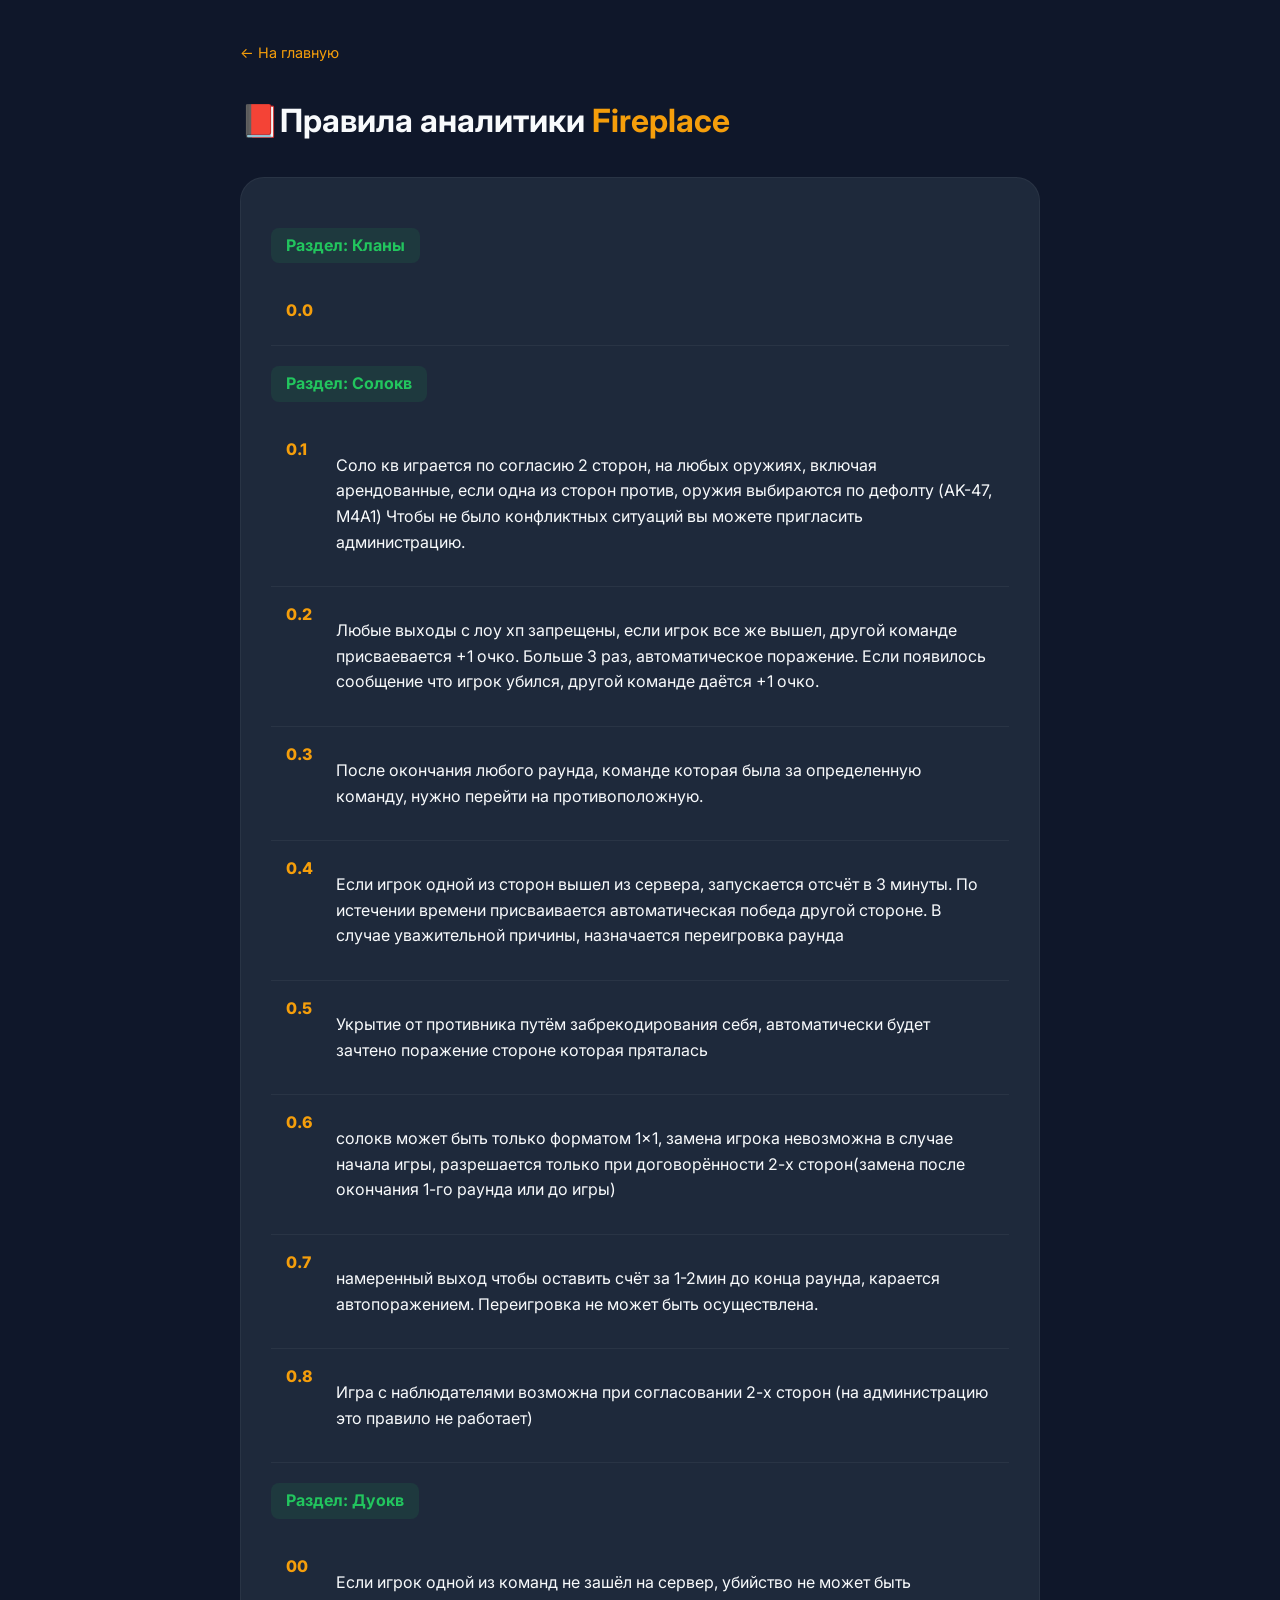
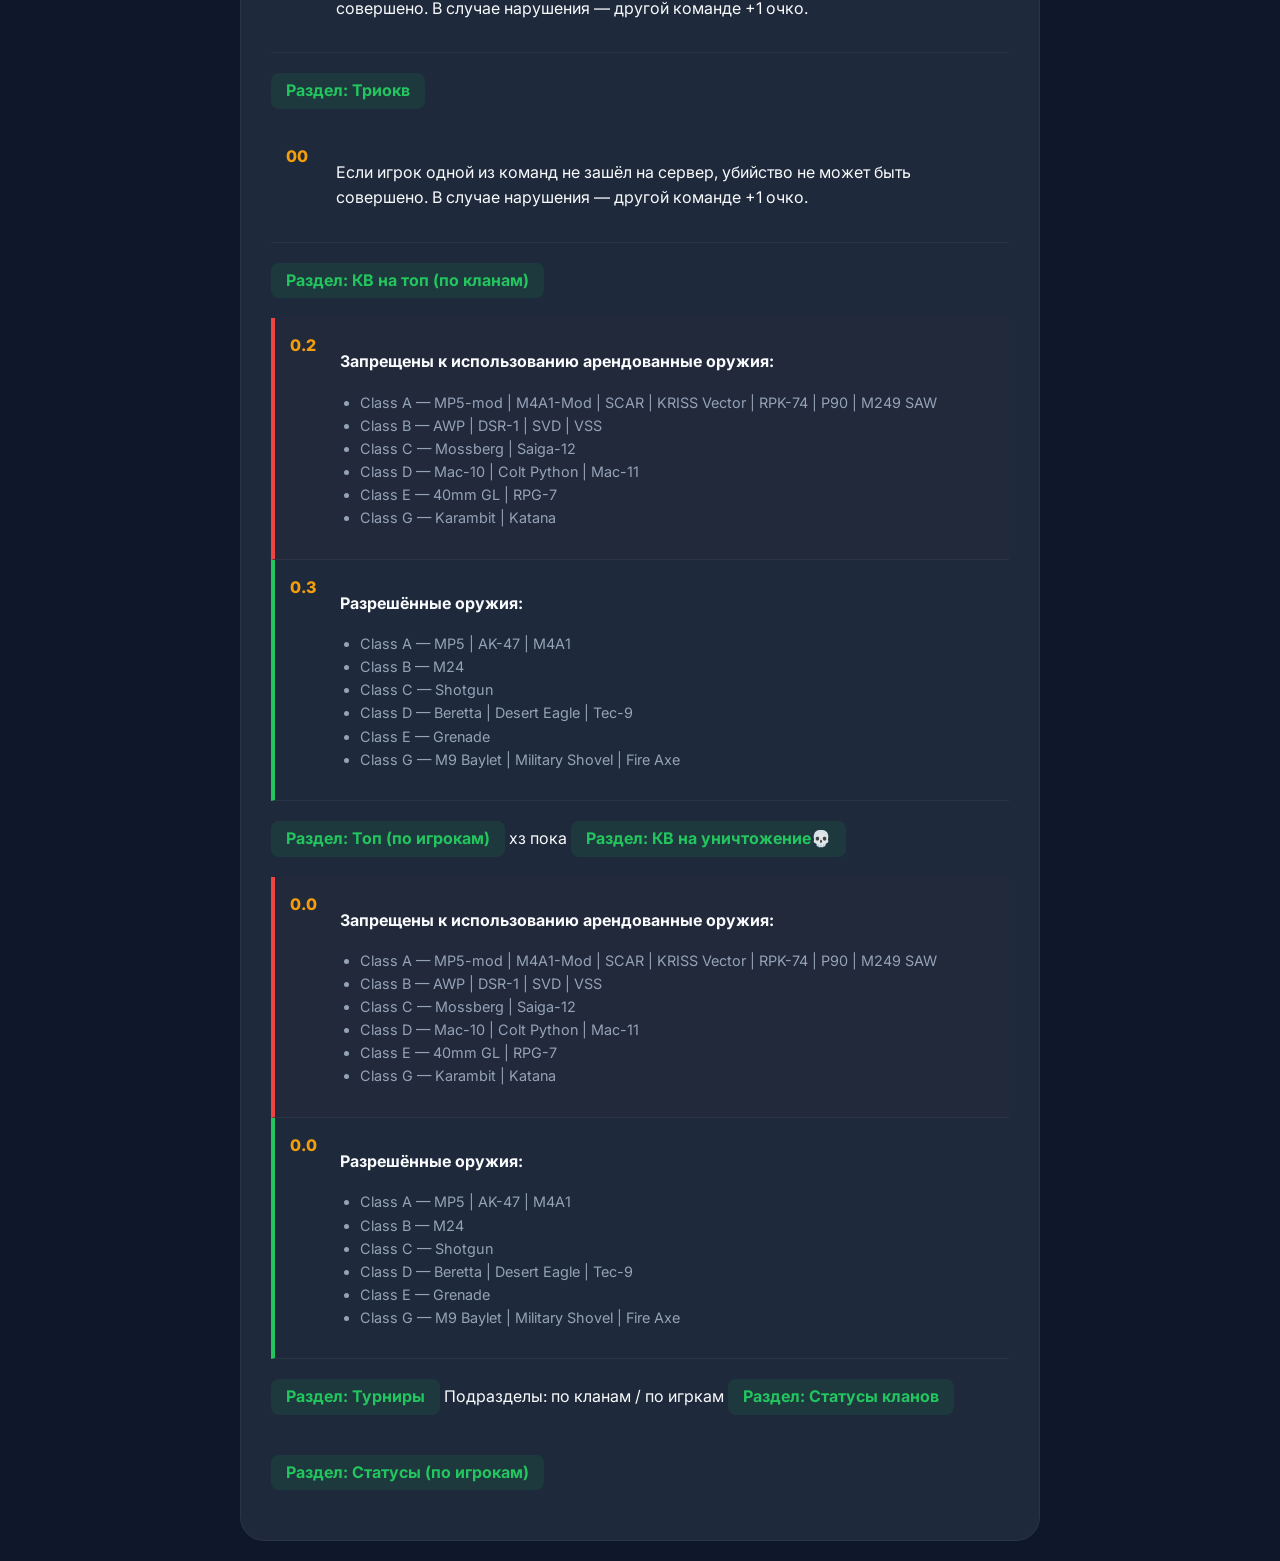
==== Pages/Rules/rules.html @ 1a2f293a "Add files via upload" ====
<!DOCTYPE html>
<html lang="ru">
<head>
    <meta charset="UTF-8">
    <meta name="viewport" content="width=device-width, initial-scale=1.0">
    <title>Pixel Combats 2 - Правила</title>
    <link href="https://fonts.googleapis.com/css2?family=Inter:wght@400;600;800&display=swap" rel="stylesheet">
    <link rel="stylesheet" href="rules.css">
</head>
<body>
    <div class="container">
        <header>
            <a href="../../index.html" class="back-link">← На главную</a>
            <h1>📕Правила аналитики <span>Fireplace</span></h1>
        </header>

        <section class="rules-box">
<!-- Раздел Кланы -->
            <div class="section-tag">Раздел: Кланы</div>
            <div class="rule-item">
                <span class="num">0.0</span>
                <p></p>
            </div>
            <div class="section-tag">Раздел: Солокв</div>
            
            <div class="rule-item">
                <span class="num">0.1</span>
                <p>Соло кв играется по согласию 2 сторон, на любых оружиях, включая арендованные, если одна из сторон против, оружия выбираются по дефолту (AK-47, M4A1) Чтобы не было конфликтных ситуаций вы можете пригласить администрацию.</p>
            </div>
            <div class="rule-item">
                <span class="num">0.2</span>
                <p>Любые выходы с лоу хп запрещены, если игрок все же вышел, другой команде присваевается +1 очко. Больше 3 раз, автоматическое поражение. Если появилось сообщение что игрок убился, другой команде даётся +1 очко.</p>
            </div>
            <div class="rule-item">
                <span class="num">0.3</span>
                <p>После окончания любого раунда, команде которая была за определенную команду, нужно перейти на противоположную.</p>
            </div>
            <div class="rule-item">
                <span class="num">0.4</span>
                <p>Если игрок одной из сторон вышел из сервера, запускается отсчёт в 3 минуты. По истечении времени присваивается автоматическая победа другой стороне. В случае уважительной причины, назначается переигровка раунда</p>
            </div>
            <div class="rule-item">
                <span class="num">0.5</span>
                <p>Укрытие от противника путём забрекодирования себя, автоматически будет зачтено поражение стороне которая пряталась</p>
            </div>
            <div class="rule-item">
                <span class="num">0.6</span>
                <p>солокв может быть только форматом 1×1, замена игрока невозможна в случае начала игры, разрешается только при договорённости 2-х сторон(замена после окончания 1-го раунда или до игры) </p>
            </div>
            <div class="rule-item">
                <span class="num">0.7</span>
                <p>намеренный выход чтобы оставить счёт за 1-2мин до конца раунда, карается автопоражением. Переигровка не может быть осуществлена.</p>
            </div>
            <div class="rule-item">
                <span class="num">0.8</span>
                <p>Игра с наблюдателями возможна при согласовании 2-х сторон (на администрацию это правило не работает)</p>
            </div>
<!-- Раздел дуокв -->
            <div class="section-tag">Раздел: Дуокв</div>

            <div class="rule-item">
                <span class="num">00</span>
                <p>Если игрок одной из команд не зашёл на сервер, убийство не может быть совершено. В случае нарушения — другой команде +1 очко.</p>
            </div>
<!-- Раздел триокв -->
            <div class="section-tag">Раздел: Триокв</div>
<div class="rule-item">
                <span class="num">00</span>
                <p>Если игрок одной из команд не зашёл на сервер, убийство не может быть совершено. В случае нарушения — другой команде +1 очко.</p>
            </div>
            <!-- Раздел Кв на Топ -->
            <div class="section-tag">Раздел: КВ на топ (по кланам)</div>
            <div class="rule-item danger">
                <span class="num">0.2</span>
                <div>
                    <p><strong>Запрещены к использованию арендованные оружия:</strong></p>
                    <ul>
                        <li>Class A — MP5-mod | M4A1-Mod | SCAR | KRISS Vector | RPK-74 | P90 | M249 SAW</li>
                        <li>Class B — AWP | DSR-1 | SVD | VSS</li>
                        <li>Class C — Mossberg | Saiga-12</li>
                        <li>Class D — Mac-10 | Colt Python | Mac-11</li>
                        <li>Class E — 40mm GL | RPG-7</li>
                        <li>Class G — Karambit | Katana</li>
                    </ul>
                </div>
            </div>

            <div class="rule-item success">
                <span class="num">0.3</span>
                <div>
                    <p><strong>Разрешённые оружия:</strong></p>
                    <ul>
                        <li>Class A — MP5 | AK-47 | M4A1</li>
                        <li>Class B — M24</li>
                        <li>Class C — Shotgun</li>
                        <li>Class D — Beretta | Desert Eagle | Tec-9</li>
                        <li>Class E — Grenade</li>
                        <li>Class G — M9 Baylet | Military Shovel | Fire Axe</li>
                    </ul>
                </div>
            </div>
          <!-- Раздел Топ по игрокам -->
            <div class="section-tag">Раздел: Топ (по игрокам)</div>
хз пока
<!-- Раздел КВ на уничтожение -->
            <div class="section-tag">Раздел: КВ на уничтожение💀</div>
 <div class="rule-item danger">
                <span class="num">0.0</span>
                <div>
                    <p><strong>Запрещены к использованию арендованные оружия:</strong></p>
                    <ul>
                        <li>Class A — MP5-mod | M4A1-Mod | SCAR | KRISS Vector | RPK-74 | P90 | M249 SAW</li>
                        <li>Class B — AWP | DSR-1 | SVD | VSS</li>
                        <li>Class C — Mossberg | Saiga-12</li>
                        <li>Class D — Mac-10 | Colt Python | Mac-11</li>
                        <li>Class E — 40mm GL | RPG-7</li>
                        <li>Class G — Karambit | Katana</li>
                    </ul>
                </div>
            </div>

            <div class="rule-item success">
                <span class="num">0.0</span>
                <div>
                    <p><strong>Разрешённые оружия:</strong></p>
                    <ul>
                        <li>Class A — MP5 | AK-47 | M4A1</li>
                        <li>Class B — M24</li>
                        <li>Class C — Shotgun</li>
                        <li>Class D — Beretta | Desert Eagle | Tec-9</li>
                        <li>Class E — Grenade</li>
                        <li>Class G — M9 Baylet | Military Shovel | Fire Axe</li>
                    </ul>
                </div>
            </div>
<!-- Раздел Турниры -->
            <div class="section-tag">Раздел: Турниры</div>
            Подразделы: по кланам / по игркам
            <!-- Раздел Статусы -->
            <div class="section-tag">Раздел: Статусы кланов</div>
            <!-- Раздел Статусы (по игрокам) -->
            <div class="section-tag">Раздел: Статусы (по игрокам)</div>
        </section>
    </div>
</body>
</html>
---- Pages/Rules/rules.css ----
:root {
  --bg: #0f172a;
  --card: #1e293b;
  --accent: #f59e0b;
  --text: #f8fafc;
  --dim: #94a3b8;
}
body {
  background-color: var(--bg);
  color: var(--text);
  font-family: 'Inter', sans-serif;
  line-height: 1.6;
  margin: 0;
  padding: 20px;
}
.container {
  max-width: 800px;
  margin: 0 auto;
}
header {
  margin-bottom: 30px;
  padding-top: 20px;
}
.back-link {
  color: var(--accent);
  text-decoration: none;
  font-size: 0.9rem;
  display: inline-block;
  margin-bottom: 10px;
}
h1 span { color: var(--accent); }
.rules-box {
  background: var(--card);
  padding: 30px;
  border-radius: 24px;
  border: 1px solid rgba(255, 255, 255, 0.05);
}

.section-tag {
  background: rgba(34, 197, 94, 0.1);
  color: #22c55e;
  padding: 5px 15px;
  border-radius: 8px;
  display: inline-block;
  font-weight: bold;
  margin: 20px 0;
}
.rule-item {
  display: flex;
  gap: 15px;
  padding: 15px;
  border-bottom: 1px solid rgba(255, 255, 255, 0.05);
}
.num {
  color: var(--accent);
  font-weight: 800;
  min-width: 35px;
}
.rule-item ul {
  margin-top: 10px;
  padding-left: 20px;
  color: var(--dim);
  font-size: 0.9rem;
}
.danger { 
	border-left: 4px solid #ef4444;
	background: rgba(239, 68, 68, 0.02);
}
.success {
	border-left: 4px solid #22c55e;
	background: rgba(34, в197, 94, 0.02);
}
/*Под мобилки*/
@media (max-width: 600px) {
  .rule-item { flex-direction: column; gap: 5px; }
  .rules-box { padding: 15px; }
}
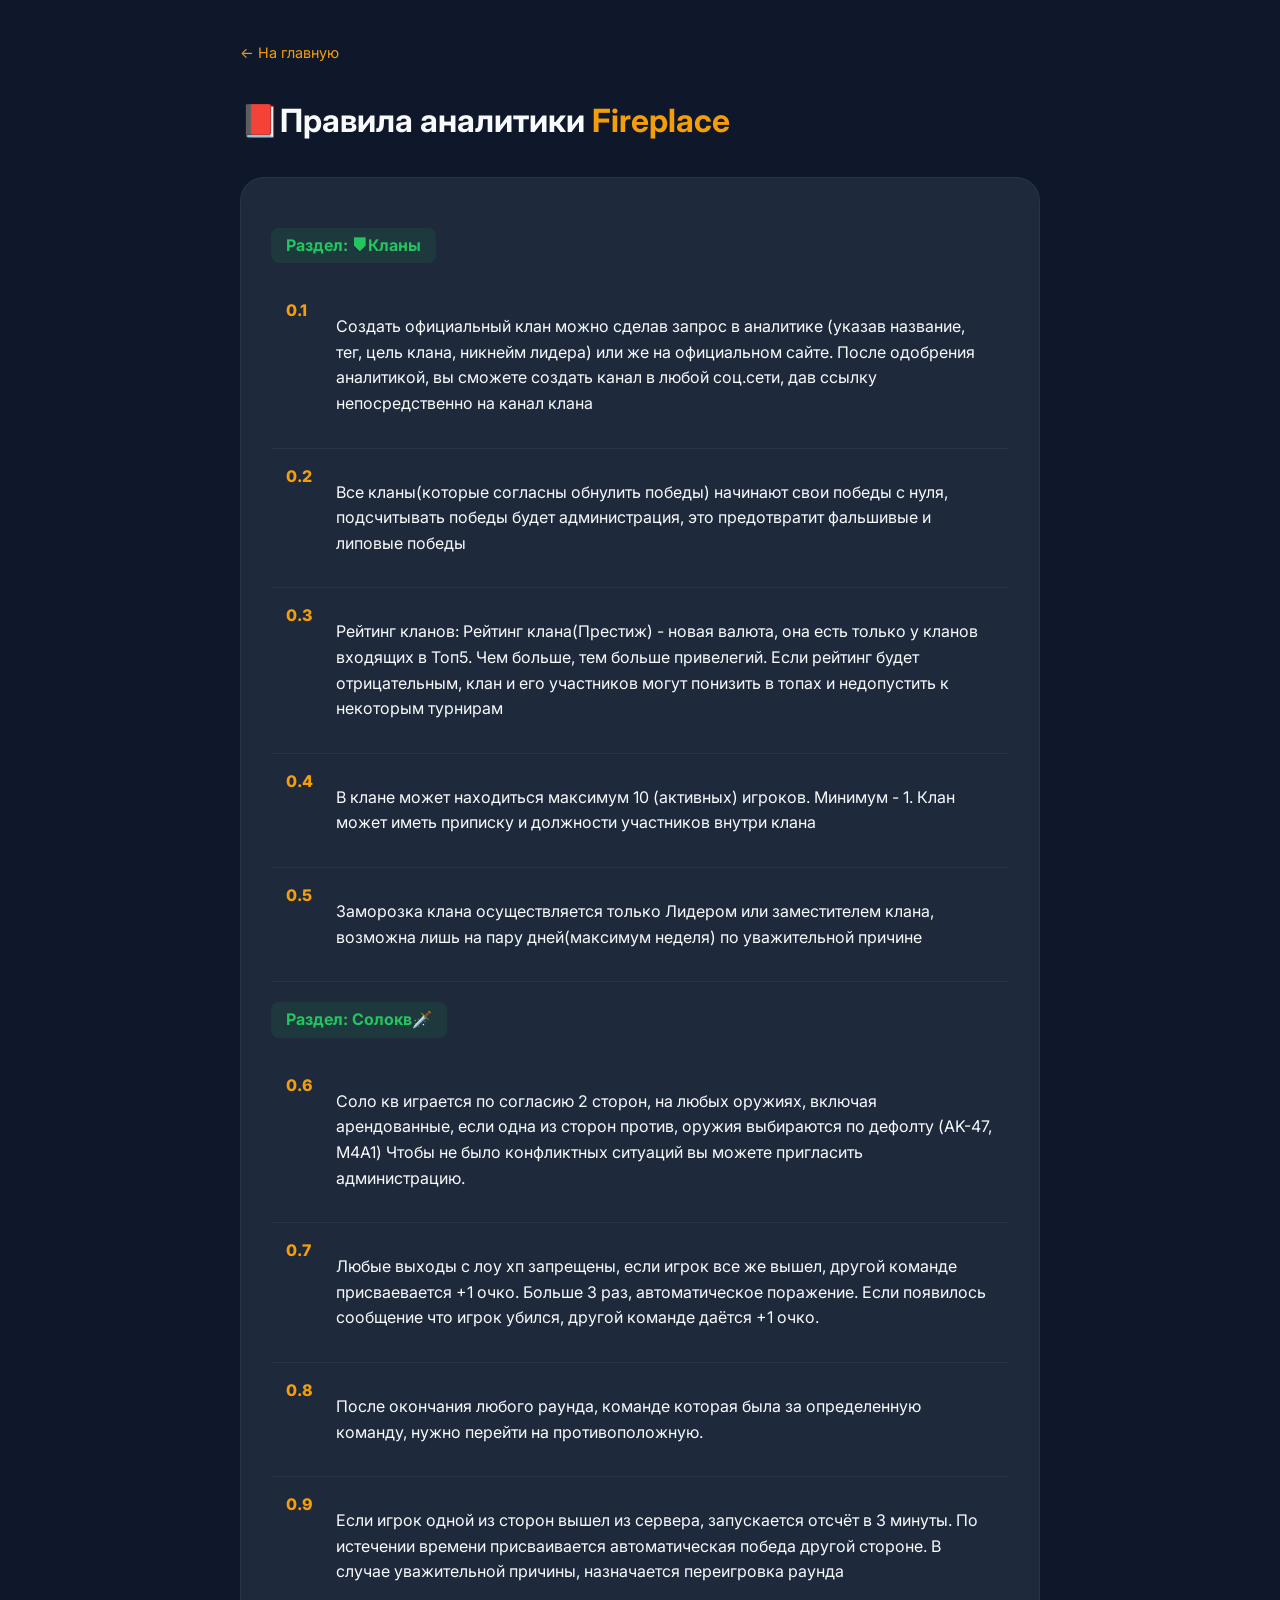
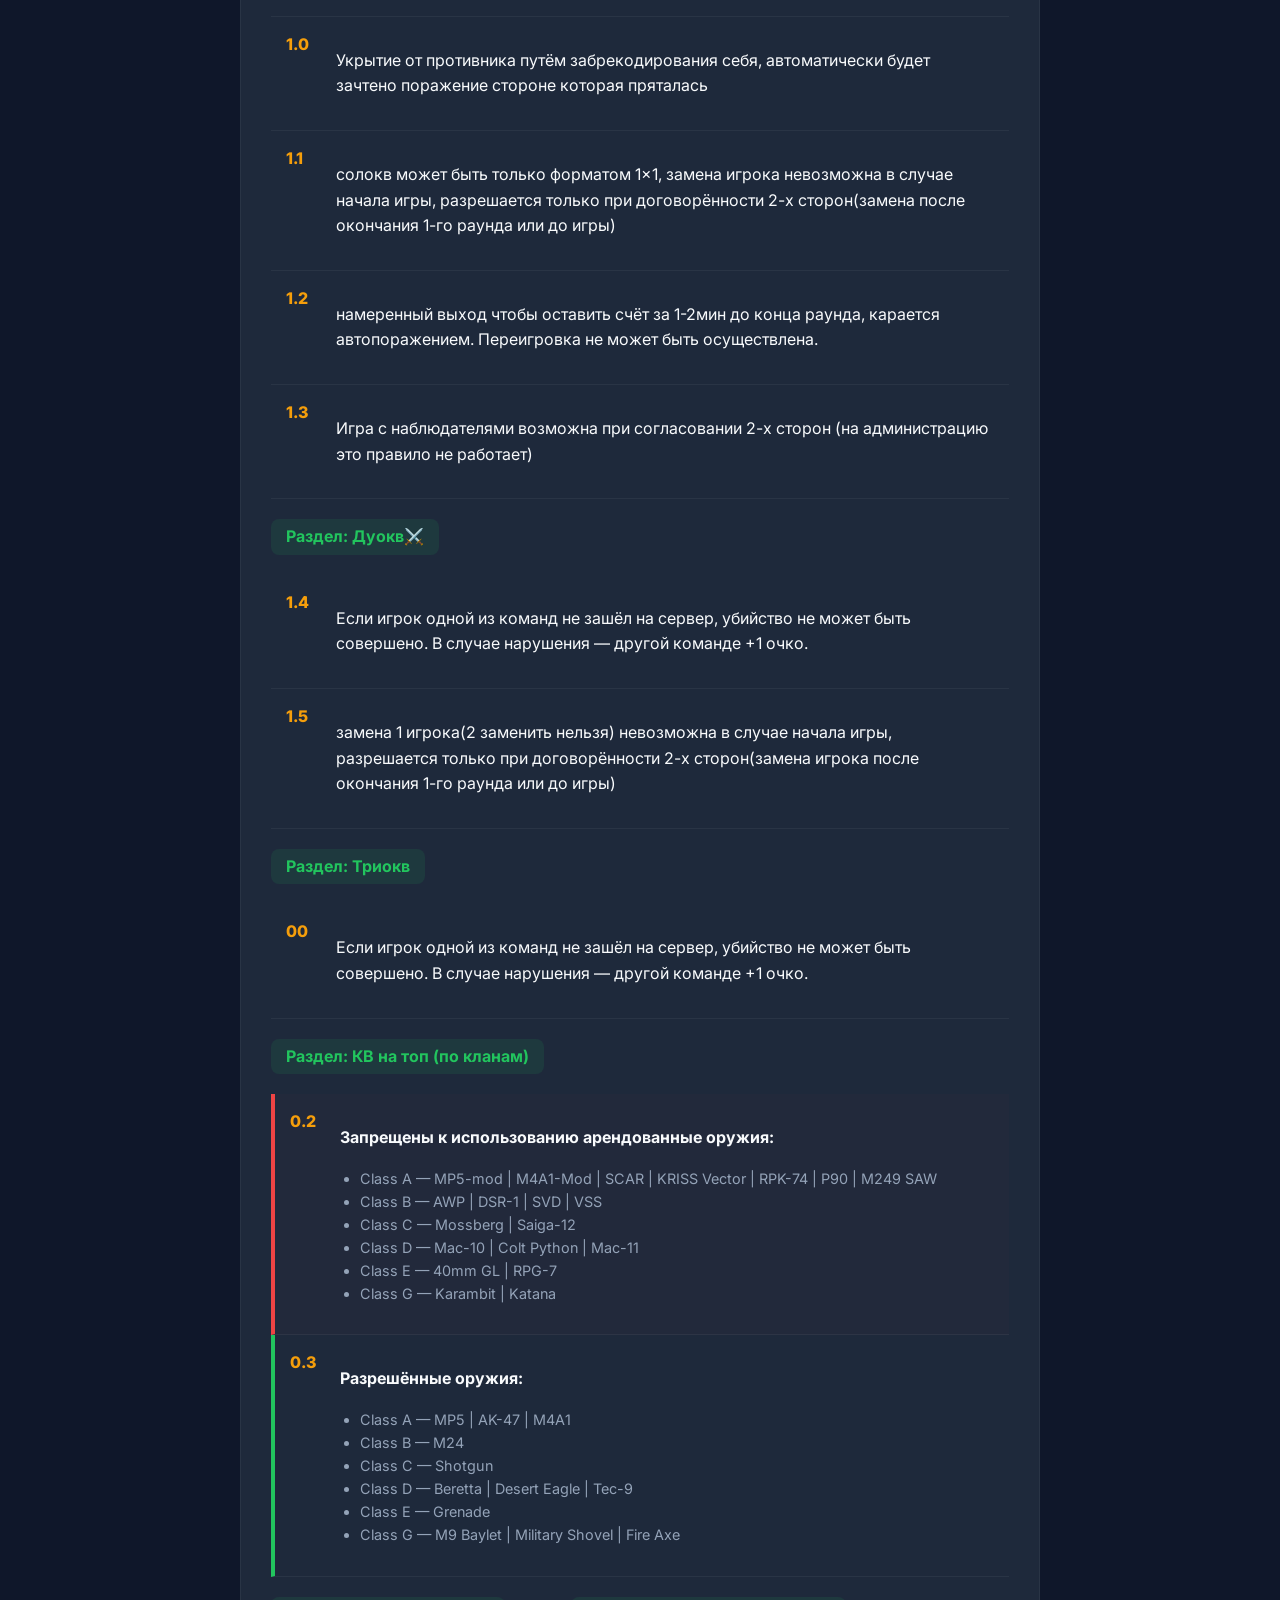
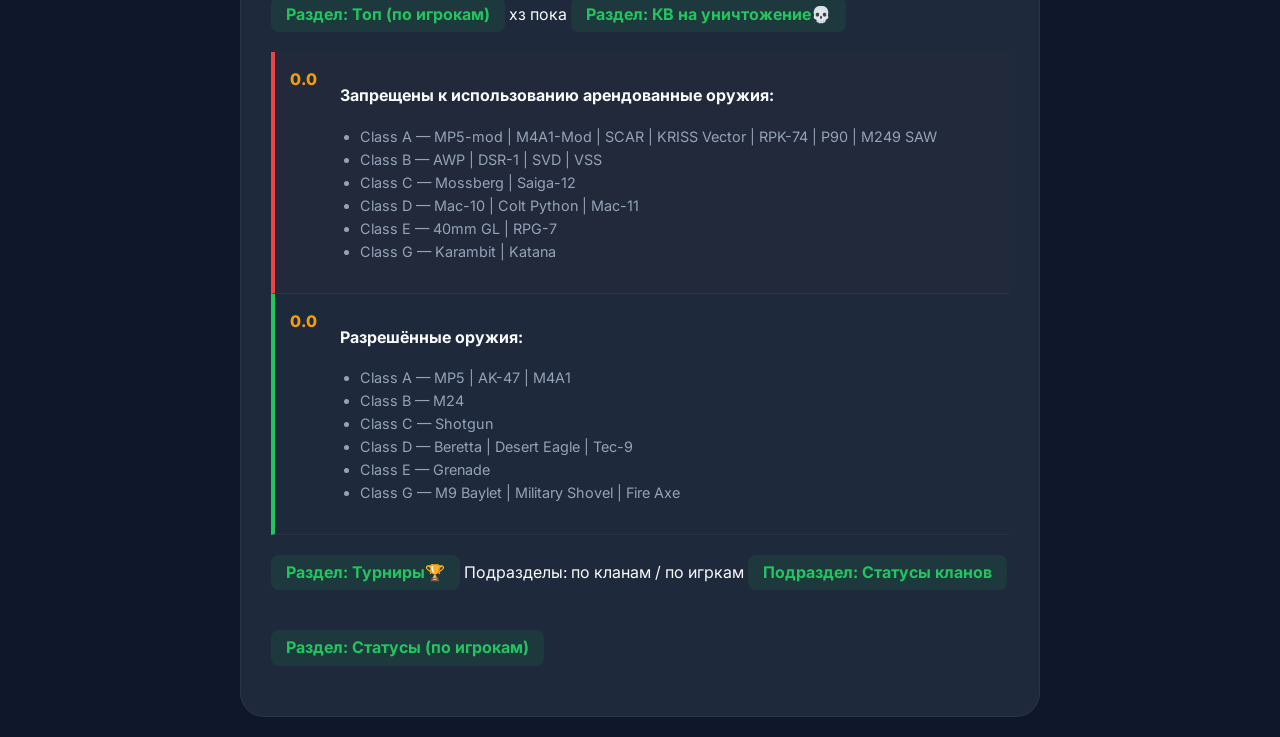
==== commit d809b48c: "Add files via upload" ====
--- a/Pages/Rules/rules.html
+++ b/Pages/Rules/rules.html
@@ -16,51 +16,74 @@
 
         <section class="rules-box">
 <!-- Раздел Кланы -->
-            <div class="section-tag">Раздел: Кланы</div>
+            <div class="section-tag">Раздел: ⛊Кланы</div>
             <div class="rule-item">
-                <span class="num">0.0</span>
-                <p></p>
+                <span class="num">0.1</span>
+                <p>Создать официальный клан можно сделав запрос в аналитике (указав название, тег, цель клана, никнейм лидера) или же на официальном сайте. После одобрения аналитикой, вы сможете создать канал в любой соц.сети, дав ссылку непосредственно на канал клана</p>
             </div>
-            <div class="section-tag">Раздел: Солокв</div>
+            <div class="rule-item">
+                <span class="num">0.2</span>
+                <p>Все кланы(которые согласны обнулить победы) начинают свои победы с нуля, подсчитывать победы будет администрация, это предотвратит фальшивые и липовые победы</p>
+            </div>
+            <div class="rule-item">
+                <span class="num">0.3</span>
+                <p>Рейтинг кланов: Рейтинг клана(Престиж) - новая валюта, она есть только у кланов входящих в Топ5. Чем больше, тем больше привелегий. Если рейтинг будет отрицательным, клан и его участников могут понизить в топах и недопустить к некоторым турнирам</p>
+            </div>
+            <div class="rule-item">
+                <span class="num">0.4</span>
+                <p>В клане может находиться максимум 10 (активных) игроков. Минимум - 1. Клан может иметь приписку и должности участников внутри клана</p>
+            </div>
+            <div class="rule-item">
+                <span class="num">0.5</span>
+                <p>Заморозка клана осуществляется только Лидером или заместителем клана, возможна лишь на пару дней(максимум неделя) по уважительной причине</p>
+            </div>
+            
+<!-- Раздел СОЛОКВ -->
+            <div class="section-tag">Раздел: Солокв🗡️</div>
             
             <div class="rule-item">
-                <span class="num">0.1</span>
+                <span class="num">0.6</span>
                 <p>Соло кв играется по согласию 2 сторон, на любых оружиях, включая арендованные, если одна из сторон против, оружия выбираются по дефолту (AK-47, M4A1) Чтобы не было конфликтных ситуаций вы можете пригласить администрацию.</p>
             </div>
             <div class="rule-item">
-                <span class="num">0.2</span>
+                <span class="num">0.7</span>
                 <p>Любые выходы с лоу хп запрещены, если игрок все же вышел, другой команде присваевается +1 очко. Больше 3 раз, автоматическое поражение. Если появилось сообщение что игрок убился, другой команде даётся +1 очко.</p>
             </div>
             <div class="rule-item">
-                <span class="num">0.3</span>
+                <span class="num">0.8</span>
                 <p>После окончания любого раунда, команде которая была за определенную команду, нужно перейти на противоположную.</p>
             </div>
             <div class="rule-item">
-                <span class="num">0.4</span>
+                <span class="num">0.9</span>
                 <p>Если игрок одной из сторон вышел из сервера, запускается отсчёт в 3 минуты. По истечении времени присваивается автоматическая победа другой стороне. В случае уважительной причины, назначается переигровка раунда</p>
             </div>
             <div class="rule-item">
-                <span class="num">0.5</span>
+                <span class="num">1.0</span>
                 <p>Укрытие от противника путём забрекодирования себя, автоматически будет зачтено поражение стороне которая пряталась</p>
             </div>
             <div class="rule-item">
-                <span class="num">0.6</span>
+                <span class="num">1.1</span>
                 <p>солокв может быть только форматом 1×1, замена игрока невозможна в случае начала игры, разрешается только при договорённости 2-х сторон(замена после окончания 1-го раунда или до игры) </p>
             </div>
             <div class="rule-item">
-                <span class="num">0.7</span>
+                <span class="num">1.2</span>
                 <p>намеренный выход чтобы оставить счёт за 1-2мин до конца раунда, карается автопоражением. Переигровка не может быть осуществлена.</p>
             </div>
             <div class="rule-item">
-                <span class="num">0.8</span>
+                <span class="num">1.3</span>
                 <p>Игра с наблюдателями возможна при согласовании 2-х сторон (на администрацию это правило не работает)</p>
             </div>
+            
 <!-- Раздел дуокв -->
-            <div class="section-tag">Раздел: Дуокв</div>
+            <div class="section-tag">Раздел: Дуокв⚔️</div>
 
             <div class="rule-item">
-                <span class="num">00</span>
+                <span class="num">1.4</span>
                 <p>Если игрок одной из команд не зашёл на сервер, убийство не может быть совершено. В случае нарушения — другой команде +1 очко.</p>
+            </div>
+            <div class="rule-item">
+                <span class="num">1.5</span>
+                <p>замена 1 игрока(2 заменить нельзя) невозможна в случае начала игры, разрешается только при договорённости 2-х сторон(замена игрока после окончания 1-го раунда или до игры)</p>
             </div>
 <!-- Раздел триокв -->
             <div class="section-tag">Раздел: Триокв</div>
@@ -134,10 +157,10 @@
                 </div>
             </div>
 <!-- Раздел Турниры -->
-            <div class="section-tag">Раздел: Турниры</div>
+            <div class="section-tag">Раздел: Турниры🏆</div>
             Подразделы: по кланам / по игркам
             <!-- Раздел Статусы -->
-            <div class="section-tag">Раздел: Статусы кланов</div>
+            <div class="section-tag">Подраздел: Статусы кланов</div>
             <!-- Раздел Статусы (по игрокам) -->
             <div class="section-tag">Раздел: Статусы (по игрокам)</div>
         </section>
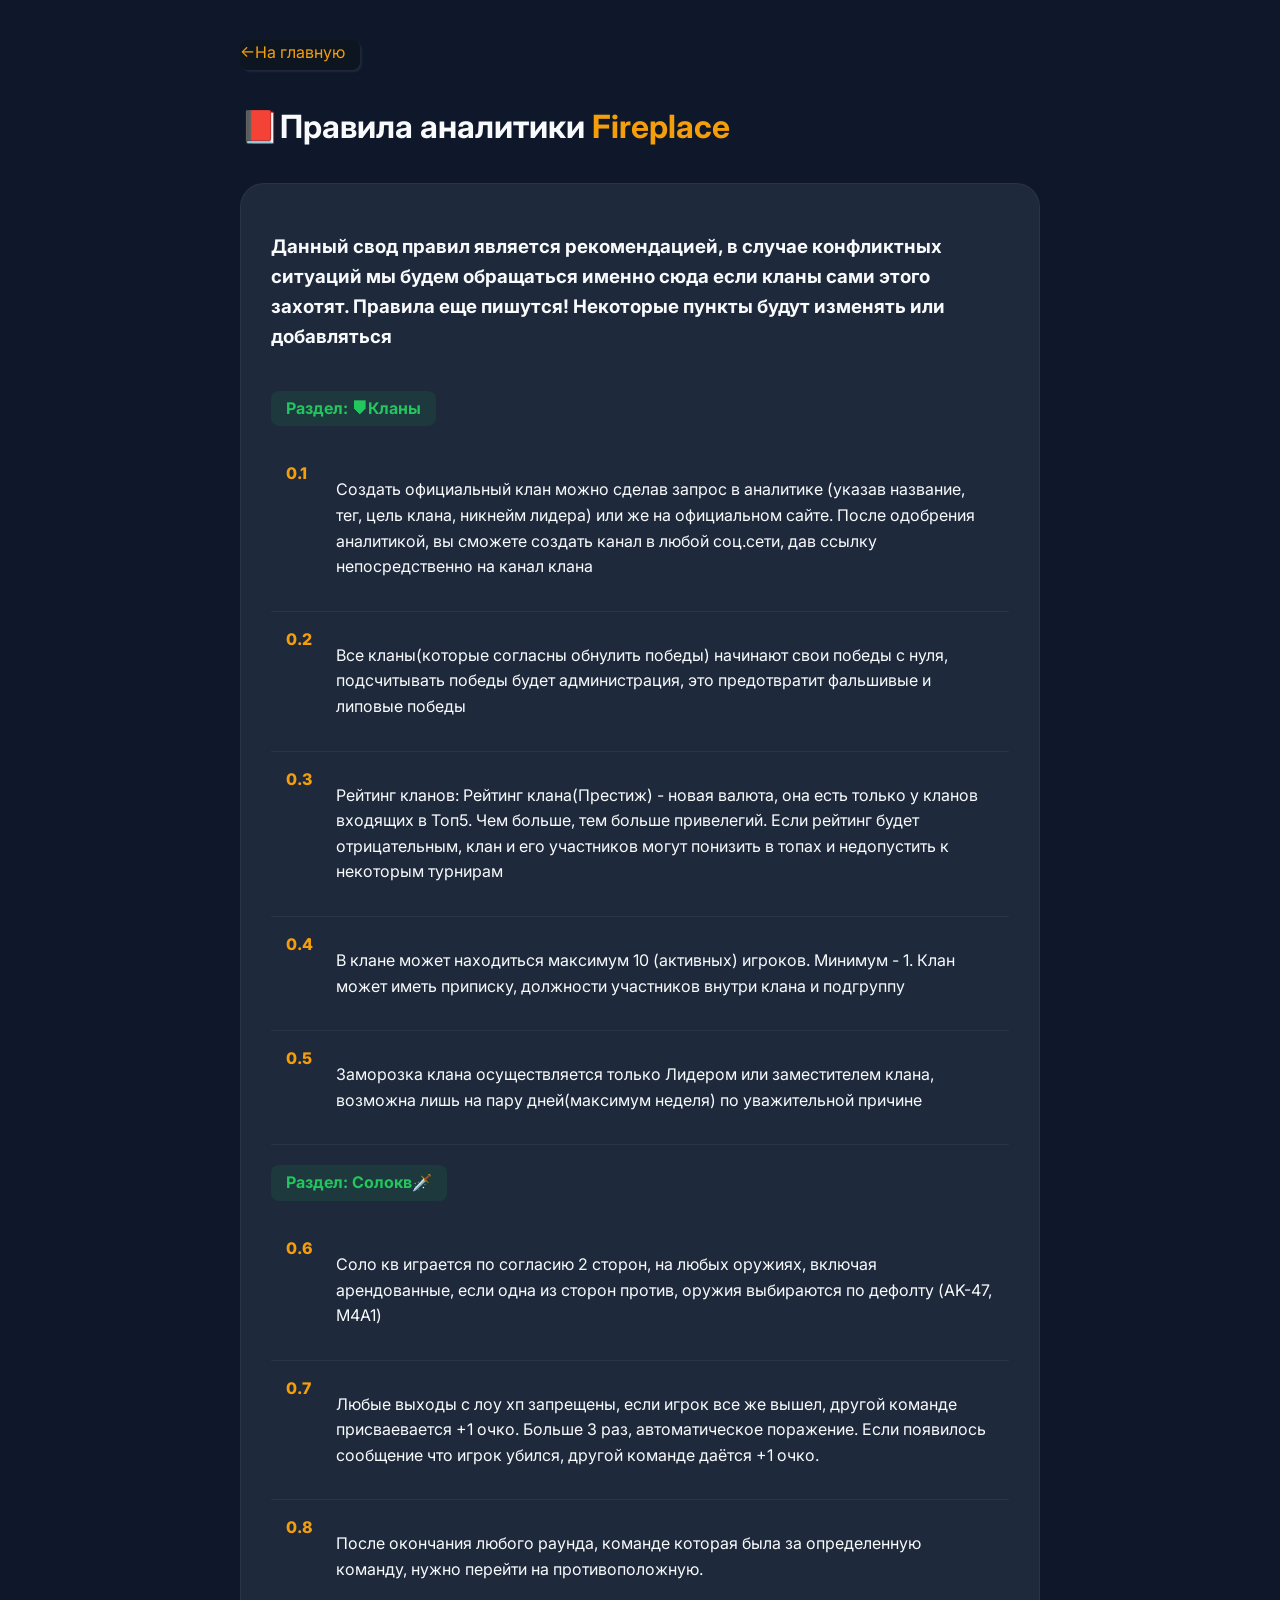
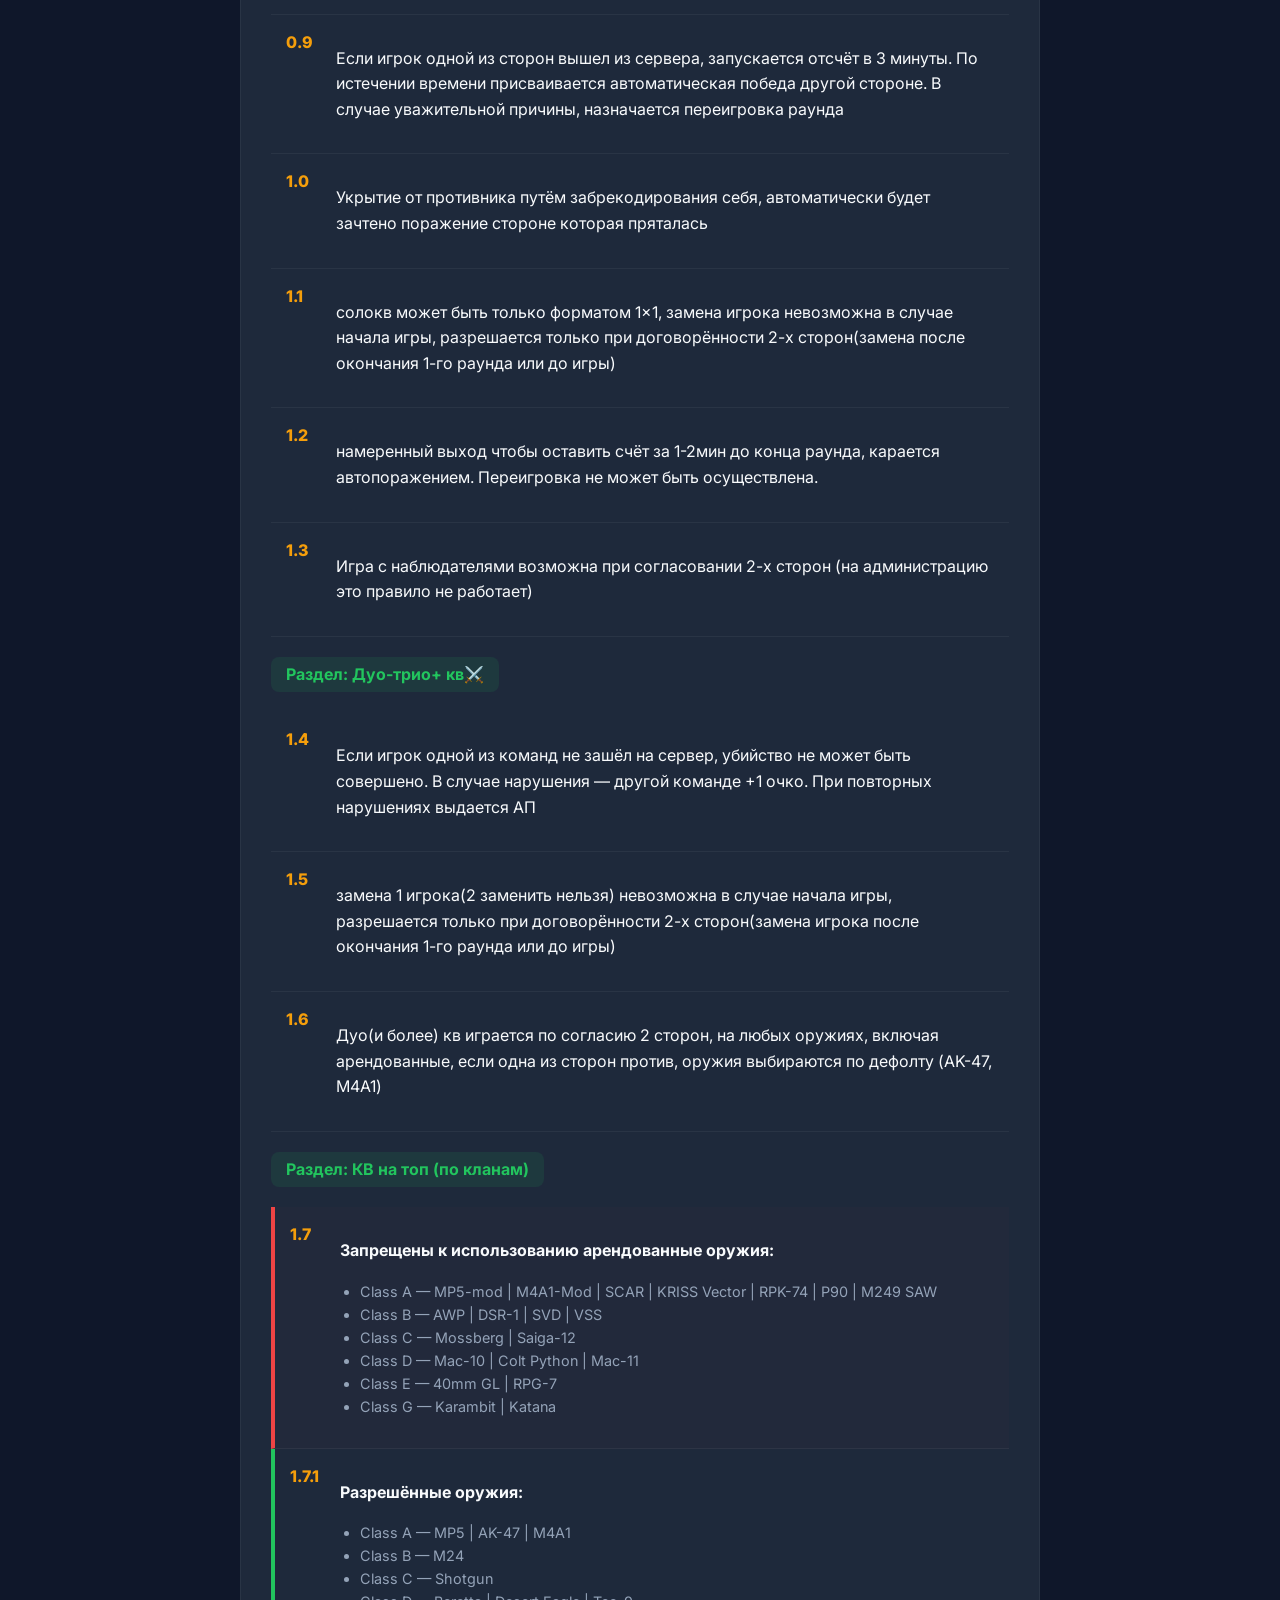
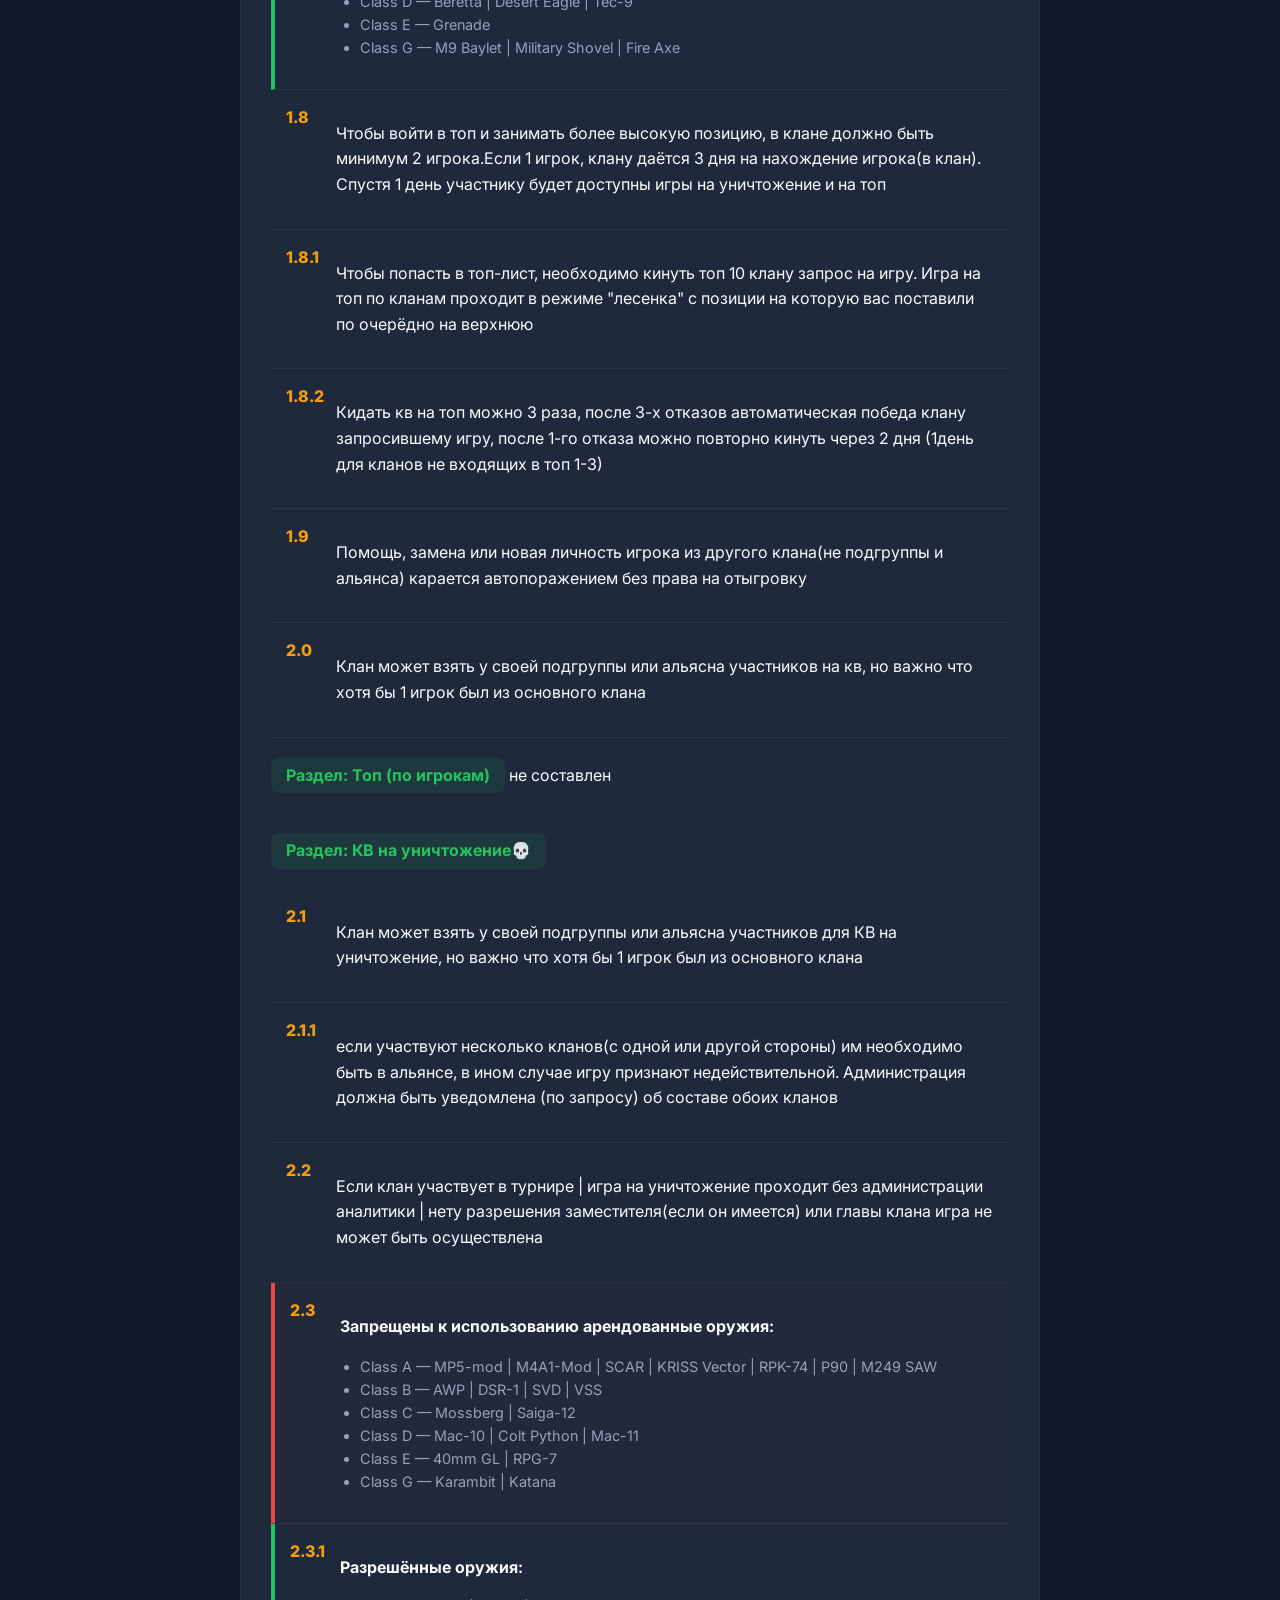
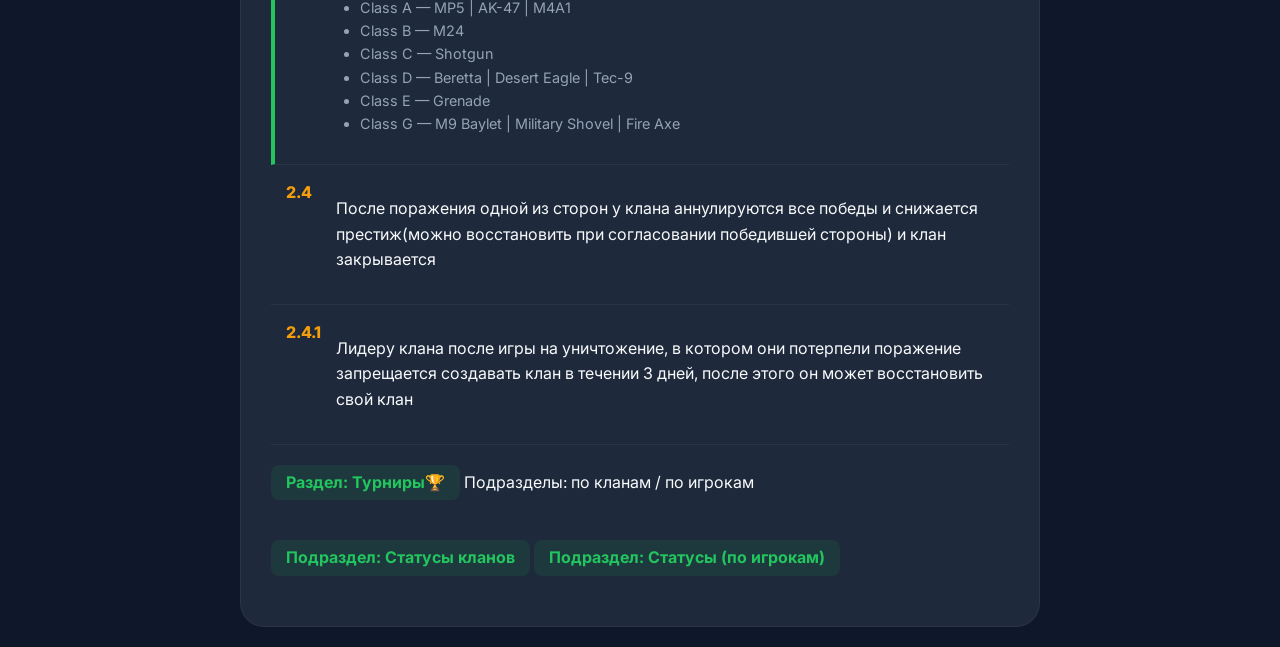
==== commit 71660673: "Add files via upload" ====
--- a/Pages/Rules/rules.html
+++ b/Pages/Rules/rules.html
@@ -6,15 +6,17 @@
     <title>Pixel Combats 2 - Правила</title>
     <link href="https://fonts.googleapis.com/css2?family=Inter:wght@400;600;800&display=swap" rel="stylesheet">
     <link rel="stylesheet" href="rules.css">
+    <link rel="icon" href="/img/icon/PC2-icon.webp">
 </head>
 <body>
     <div class="container">
         <header>
-            <a href="../../index.html" class="back-link">← На главную</a>
+            <a href="../../index.html" class="back-link">←На главную</a>
             <h1>📕Правила аналитики <span>Fireplace</span></h1>
         </header>
 
         <section class="rules-box">
+            <h3>Данный свод правил является рекомендацией, в случае конфликтных ситуаций мы будем обращаться именно сюда если кланы сами этого захотят. Правила еще пишутся! Некоторые пункты будут изменять или добавляться</h3>
 <!-- Раздел Кланы -->
             <div class="section-tag">Раздел: ⛊Кланы</div>
             <div class="rule-item">
@@ -31,7 +33,7 @@
             </div>
             <div class="rule-item">
                 <span class="num">0.4</span>
-                <p>В клане может находиться максимум 10 (активных) игроков. Минимум - 1. Клан может иметь приписку и должности участников внутри клана</p>
+                <p>В клане может находиться максимум 10 (активных) игроков. Минимум - 1. Клан может иметь приписку, должности участников внутри клана и подгруппу</p>
             </div>
             <div class="rule-item">
                 <span class="num">0.5</span>
@@ -43,7 +45,7 @@
             
             <div class="rule-item">
                 <span class="num">0.6</span>
-                <p>Соло кв играется по согласию 2 сторон, на любых оружиях, включая арендованные, если одна из сторон против, оружия выбираются по дефолту (AK-47, M4A1) Чтобы не было конфликтных ситуаций вы можете пригласить администрацию.</p>
+                <p>Соло кв играется по согласию 2 сторон, на любых оружиях, включая арендованные, если одна из сторон против, оружия выбираются по дефолту (AK-47, M4A1)</p>
             </div>
             <div class="rule-item">
                 <span class="num">0.7</span>
@@ -74,27 +76,25 @@
                 <p>Игра с наблюдателями возможна при согласовании 2-х сторон (на администрацию это правило не работает)</p>
             </div>
             
-<!-- Раздел дуокв -->
-            <div class="section-tag">Раздел: Дуокв⚔️</div>
+<!-- Разделы дуо-трио кв -->
+            <div class="section-tag">Раздел: Дуо-трио+ кв⚔️</div>
 
             <div class="rule-item">
                 <span class="num">1.4</span>
-                <p>Если игрок одной из команд не зашёл на сервер, убийство не может быть совершено. В случае нарушения — другой команде +1 очко.</p>
+                <p>Если игрок одной из команд не зашёл на сервер, убийство не может быть совершено. В случае нарушения — другой команде +1 очко. При повторных нарушениях выдается АП</p>
             </div>
             <div class="rule-item">
                 <span class="num">1.5</span>
                 <p>замена 1 игрока(2 заменить нельзя) невозможна в случае начала игры, разрешается только при договорённости 2-х сторон(замена игрока после окончания 1-го раунда или до игры)</p>
             </div>
-<!-- Раздел триокв -->
-            <div class="section-tag">Раздел: Триокв</div>
-<div class="rule-item">
-                <span class="num">00</span>
-                <p>Если игрок одной из команд не зашёл на сервер, убийство не может быть совершено. В случае нарушения — другой команде +1 очко.</p>
+            <div class="rule-item">
+                <span class="num">1.6</span>
+                <p>Дуо(и более) кв играется по согласию 2 сторон, на любых оружиях, включая арендованные, если одна из сторон против, оружия выбираются по дефолту (AK-47, M4A1)</p>
             </div>
             <!-- Раздел Кв на Топ -->
             <div class="section-tag">Раздел: КВ на топ (по кланам)</div>
             <div class="rule-item danger">
-                <span class="num">0.2</span>
+                <span class="num">1.7</span>
                 <div>
                     <p><strong>Запрещены к использованию арендованные оружия:</strong></p>
                     <ul>
@@ -107,9 +107,8 @@
                     </ul>
                 </div>
             </div>
-
             <div class="rule-item success">
-                <span class="num">0.3</span>
+                <span class="num">1.7.1</span>
                 <div>
                     <p><strong>Разрешённые оружия:</strong></p>
                     <ul>
@@ -122,13 +121,47 @@
                     </ul>
                 </div>
             </div>
+            <div class="rule-item">
+                <span class="num">1.8</span>
+                <p>Чтобы войти в топ и занимать более высокую позицию, в клане должно быть минимум 2 игрока.Если 1 игрок, клану даётся 3 дня на нахождение игрока(в клан). Спустя 1 день участнику будет доступны игры на уничтожение и на топ</p>
+            </div>
+            <div class="rule-item">
+                <span class="num">1.8.1</span>
+                <p>Чтобы попасть в топ-лист, необходимо кинуть топ 10 клану запрос на игру. Игра на топ по кланам проходит в режиме "лесенка" с позиции на которую вас поставили по очерёдно на верхнюю</p>
+            </div>
+            <div class="rule-item">
+                <span class="num">1.8.2</span>
+                <p>Кидать кв на топ можно 3 раза, после 3-х отказов автоматическая победа клану запросившему игру, после 1-го отказа можно повторно кинуть через 2 дня (1день для кланов не входящих в топ 1-3)</p>
+            </div>
+            <div class="rule-item">
+                <span class="num">1.9</span>
+                <p>Помощь, замена или новая личность игрока из другого клана(не подгруппы и альянса) карается автопоражением без права на отыгровку</p>
+            </div>
+            <div class="rule-item">
+                <span class="num">2.0</span>
+                <p>Клан может взять у своей подгруппы или альясна участников на кв, но важно что хотя бы 1 игрок был из основного клана</p>
+            </div>
+            
+            
           <!-- Раздел Топ по игрокам -->
             <div class="section-tag">Раздел: Топ (по игрокам)</div>
-хз пока
+не составлен <br>
 <!-- Раздел КВ на уничтожение -->
             <div class="section-tag">Раздел: КВ на уничтожение💀</div>
- <div class="rule-item danger">
-                <span class="num">0.0</span>
+            <div class="rule-item">
+                <span class="num">2.1</span>
+                <p>Клан может взять у своей подгруппы или альясна участников для КВ на уничтожение, но важно что хотя бы 1 игрок был из основного клана</p>
+            </div>
+            <div class="rule-item">
+                <span class="num">2.1.1</span>
+                <p>если участвуют несколько кланов(с одной или другой стороны) им необходимо быть в альянсе, в ином случае игру признают недействительной. Администрация должна быть уведомлена (по запросу) об  составе обоих кланов</p>
+            </div>
+            <div class="rule-item">
+                <span class="num">2.2</span>
+                <p>Если клан участвует в турнире | игра на уничтожение проходит без администрации аналитики | нету разрешения заместителя(если он имеется) или главы клана  игра не может быть осуществлена</p>
+            </div>
+             <div class="rule-item danger">
+                <span class="num">2.3</span>
                 <div>
                     <p><strong>Запрещены к использованию арендованные оружия:</strong></p>
                     <ul>
@@ -143,7 +176,7 @@
             </div>
 
             <div class="rule-item success">
-                <span class="num">0.0</span>
+                <span class="num">2.3.1</span>
                 <div>
                     <p><strong>Разрешённые оружия:</strong></p>
                     <ul>
@@ -156,14 +189,24 @@
                     </ul>
                 </div>
             </div>
+            <div class="rule-item">
+                <span class="num">2.4</span>
+                <p>После поражения одной из сторон у клана аннулируются все победы и снижается престиж(можно восстановить при согласовании победившей стороны) и клан закрывается</p>
+            </div>
+            <div class="rule-item">
+                <span class="num">2.4.1</span>
+                <p>Лидеру клана после игры на уничтожение, в котором они потерпели поражение запрещается создавать клан в течении 3 дней, после этого он может восстановить свой клан</p>
+            </div>
 <!-- Раздел Турниры -->
             <div class="section-tag">Раздел: Турниры🏆</div>
-            Подразделы: по кланам / по игркам
+            Подразделы: по кланам / по игрокам
             <!-- Раздел Статусы -->
             <div class="section-tag">Подраздел: Статусы кланов</div>
             <!-- Раздел Статусы (по игрокам) -->
-            <div class="section-tag">Раздел: Статусы (по игрокам)</div>
+            <div class="section-tag">Подраздел: Статусы (по игрокам)</div>
         </section>
     </div>
+    
+    <script src="/Scripts/script.js"></script>
 </body>
 </html>
--- a/Pages/Rules/rules.css
+++ b/Pages/Rules/rules.css
@@ -4,7 +4,16 @@
   --accent: #f59e0b;
   --text: #f8fafc;
   --dim: #94a3b8;
+  /*  */
+  --bg-color: #0f172a;
+  --card-bg: #1e293b;
+  --accent-orange: #f59e0b;
+  --accent-green: #22c55e;
+  --text-main: #f8fafc;
+  --text-dim: #94a3b8;
+  --nav-bg: rgba(3, 10, 26, 0.8);
 }
+  
 body {
   background-color: var(--bg);
   color: var(--text);
@@ -23,10 +32,15 @@
 }
 .back-link {
   color: var(--accent);
+  width: 120px;
+  height: 30px;
+  background: #0d1521;
+  border-radius: 8px;
   text-decoration: none;
-  font-size: 0.9rem;
+  font-size: 1rem;
   display: inline-block;
   margin-bottom: 10px;
+  box-shadow: #1e293b 2px 2px 2px;
 }
 h1 span { color: var(--accent); }
 .rules-box {
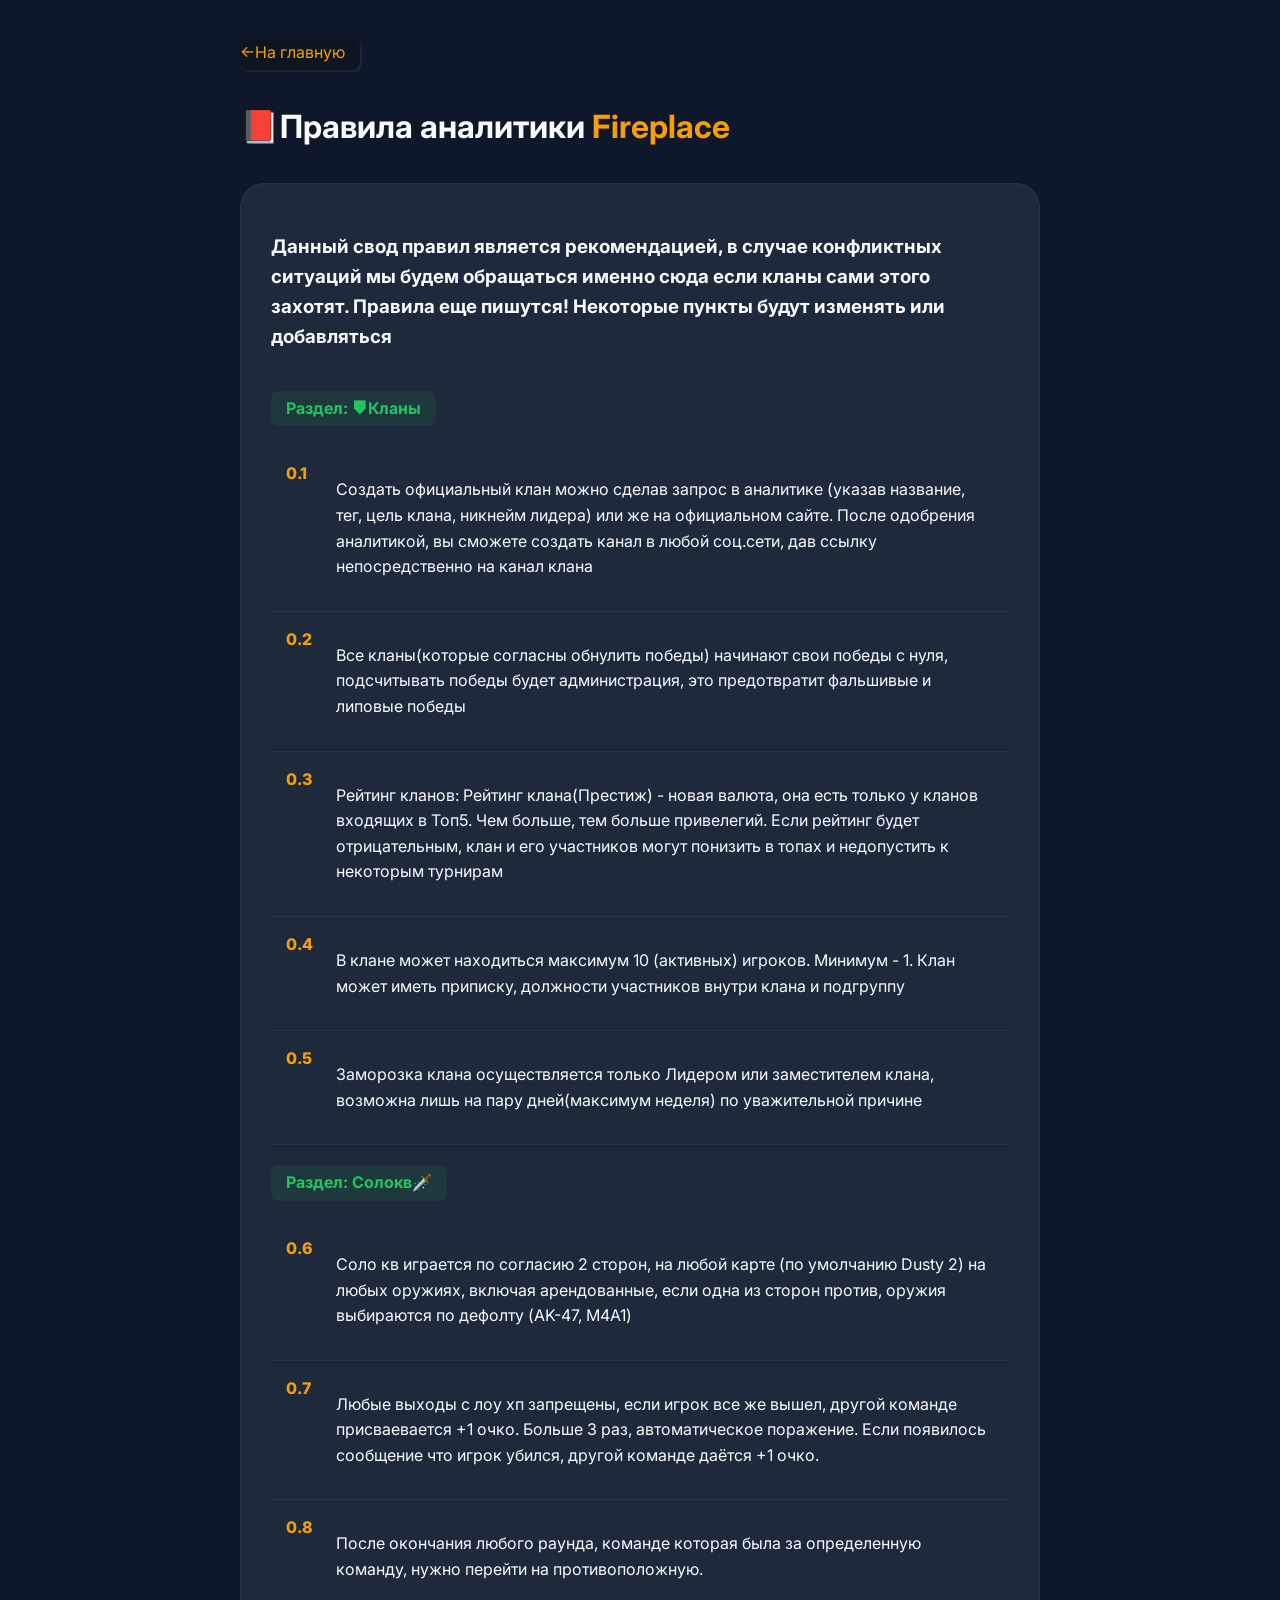
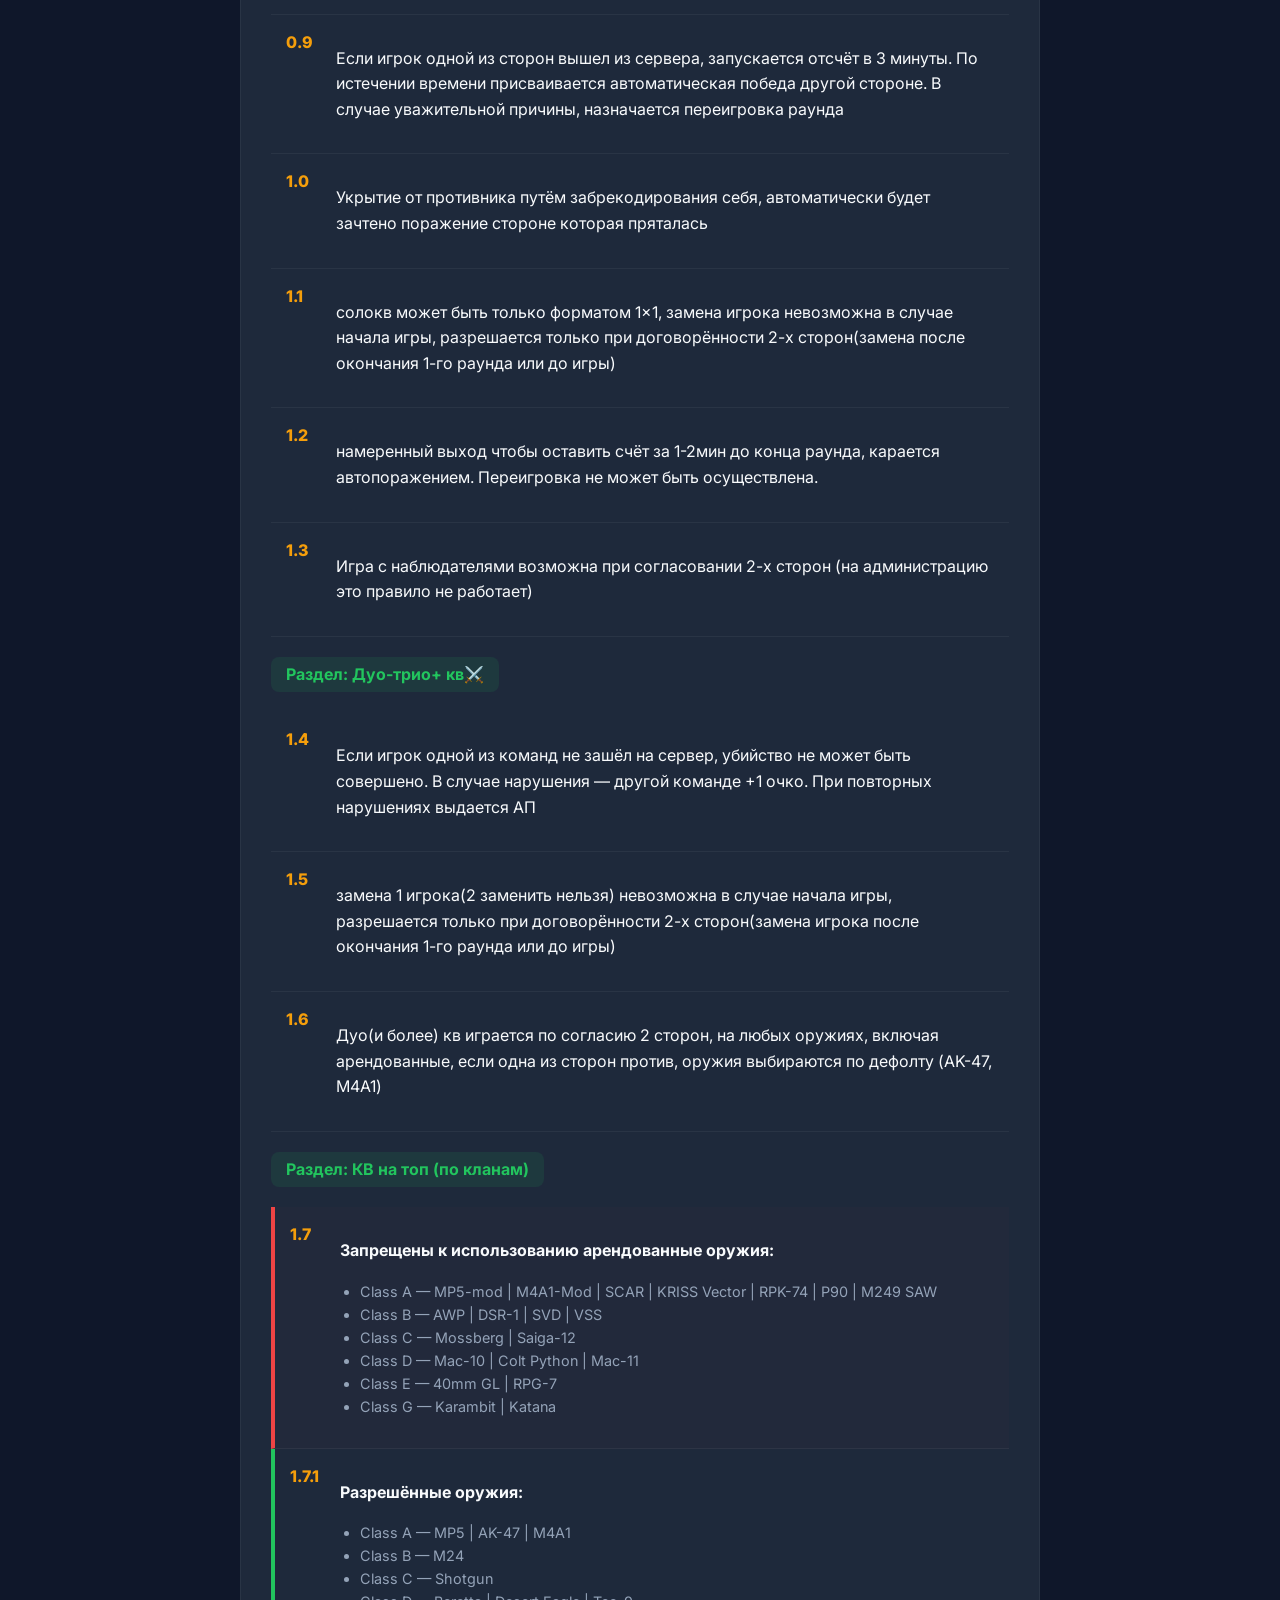
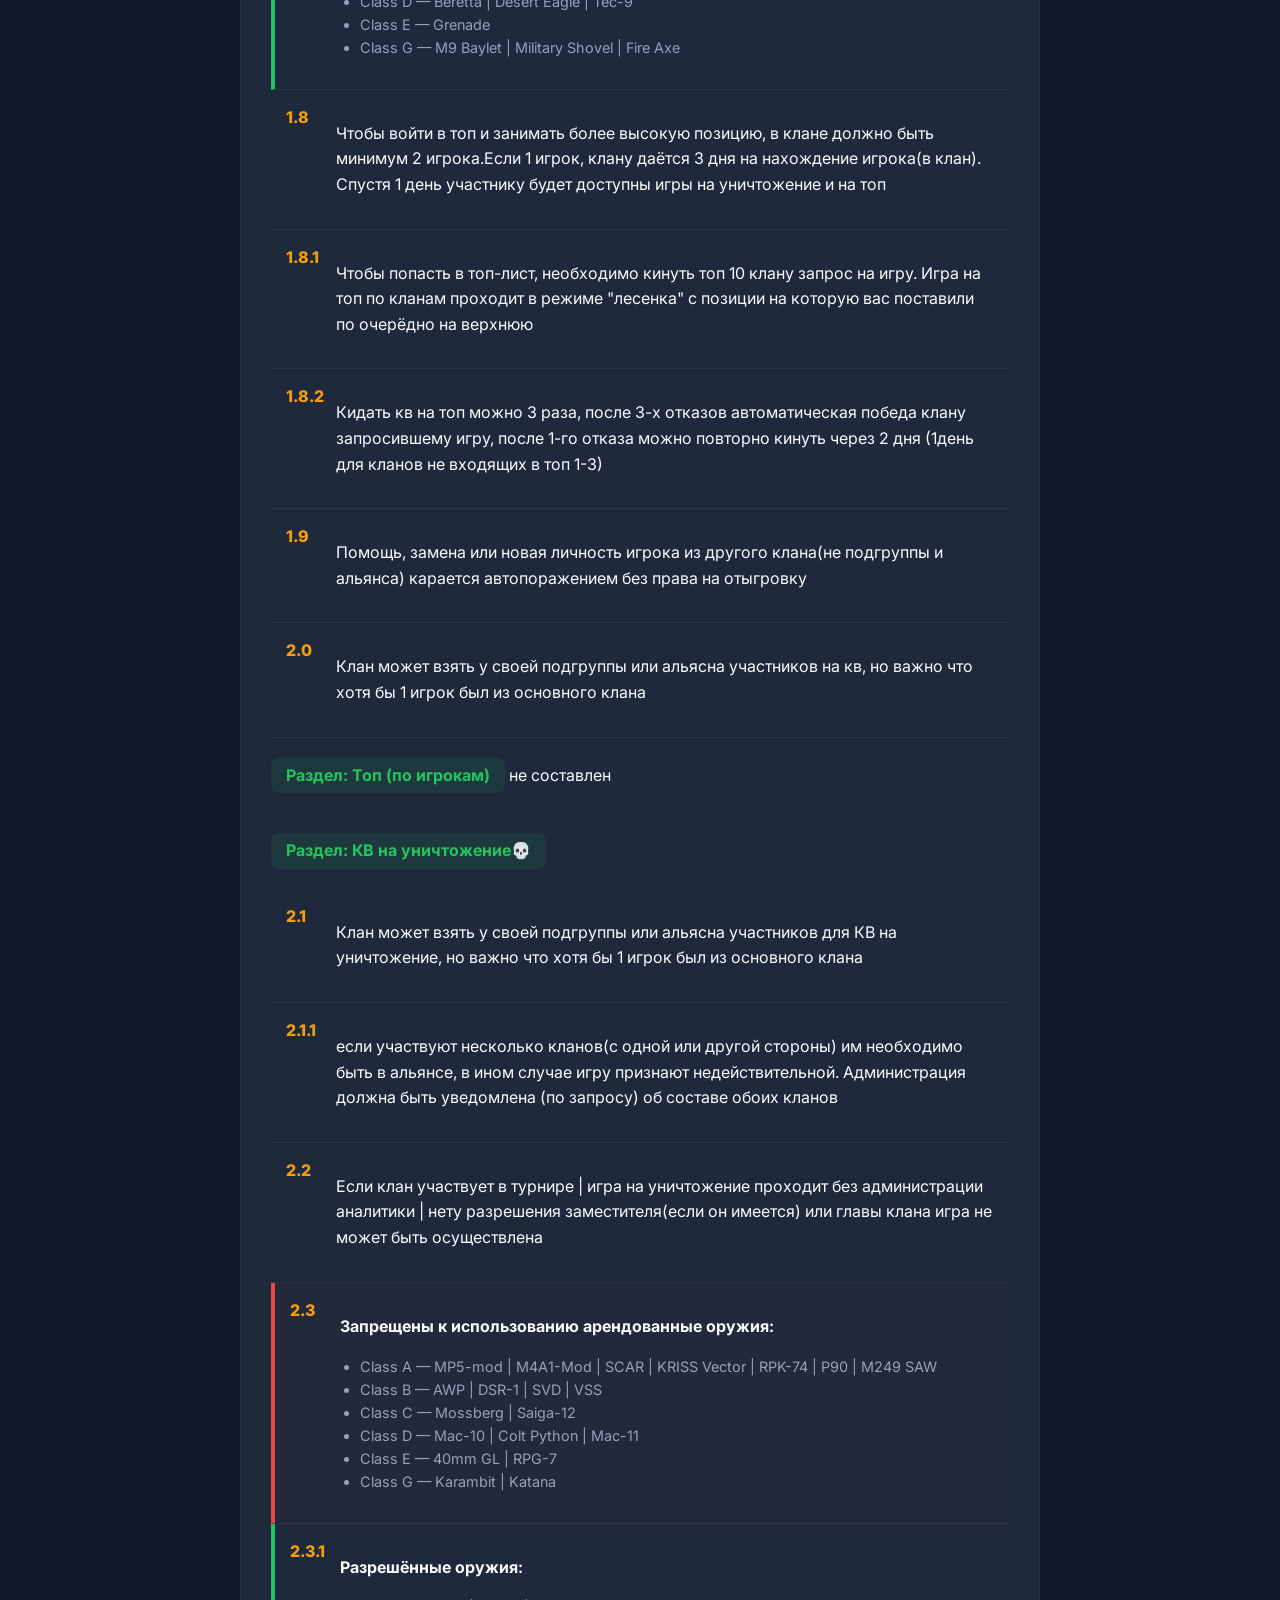
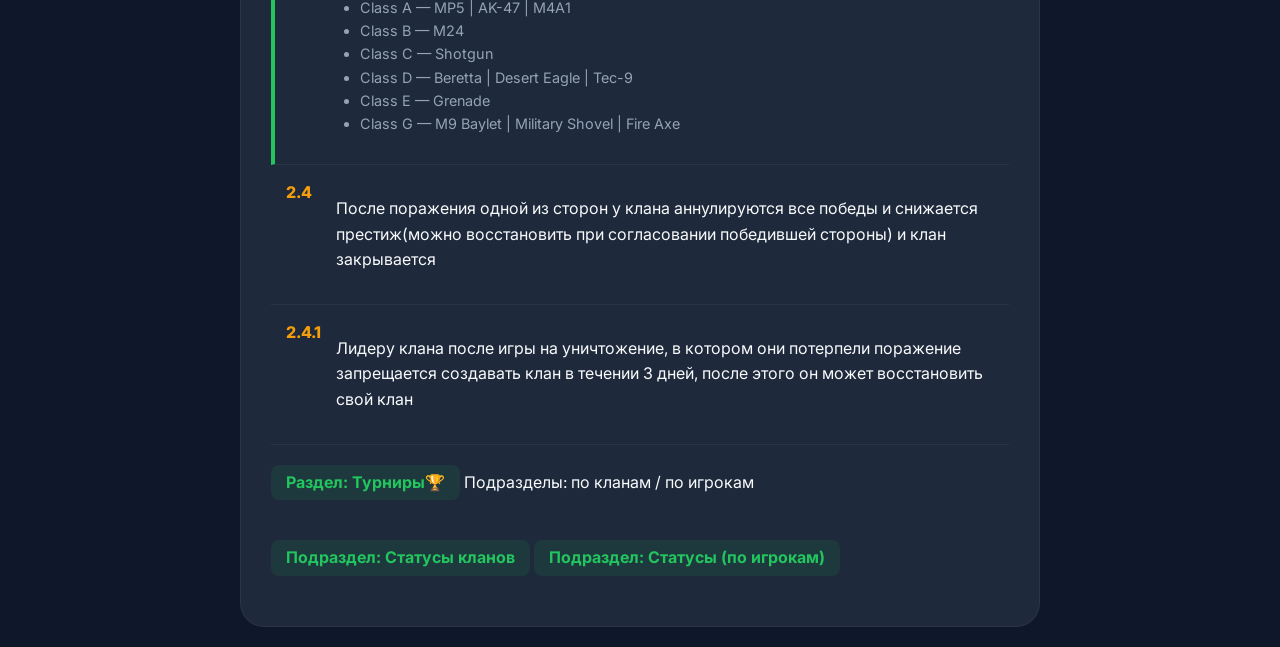
==== commit 810436a2: "Add files via upload" ====
--- a/Pages/Rules/rules.html
+++ b/Pages/Rules/rules.html
@@ -45,7 +45,7 @@
             
             <div class="rule-item">
                 <span class="num">0.6</span>
-                <p>Соло кв играется по согласию 2 сторон, на любых оружиях, включая арендованные, если одна из сторон против, оружия выбираются по дефолту (AK-47, M4A1)</p>
+                <p>Соло кв играется по согласию 2 сторон, на любой карте (по умолчанию Dusty 2) на любых оружиях, включая арендованные, если одна из сторон против, оружия выбираются по дефолту (AK-47, M4A1)</p>
             </div>
             <div class="rule-item">
                 <span class="num">0.7</span>
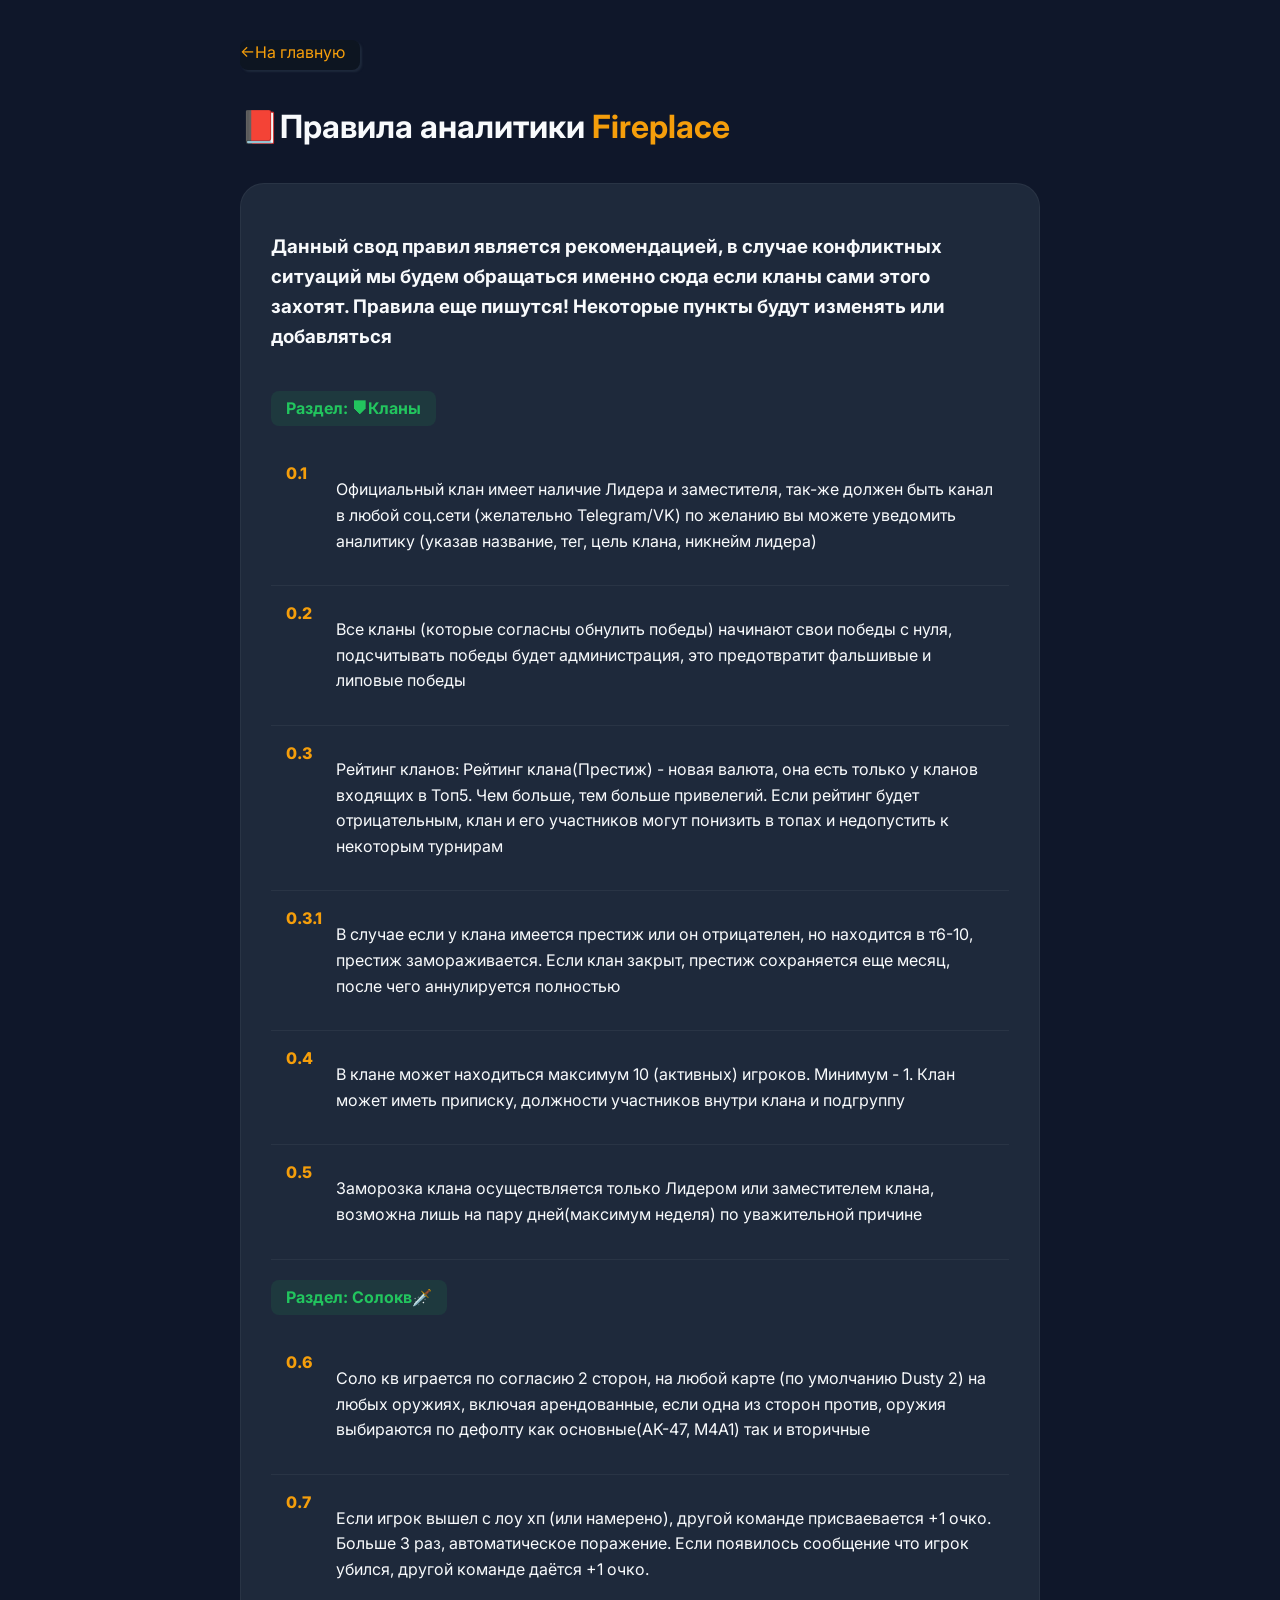
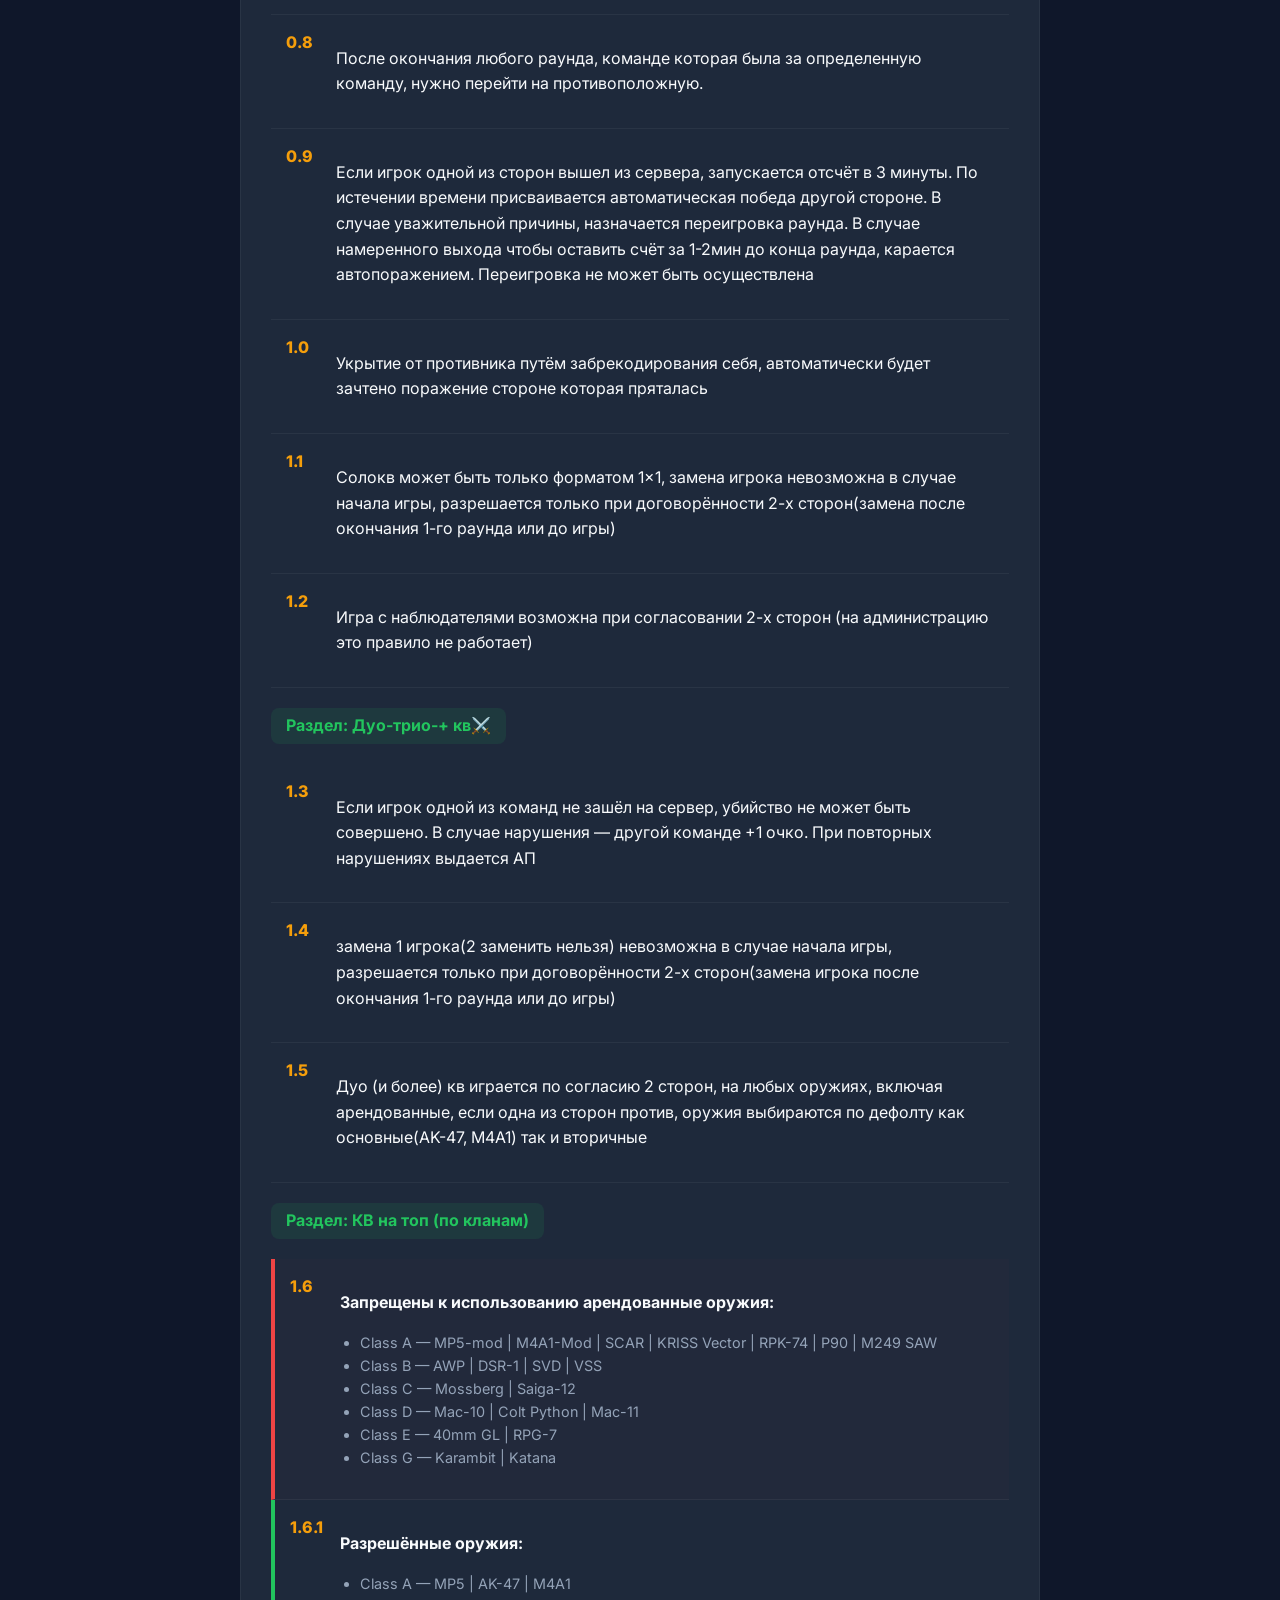
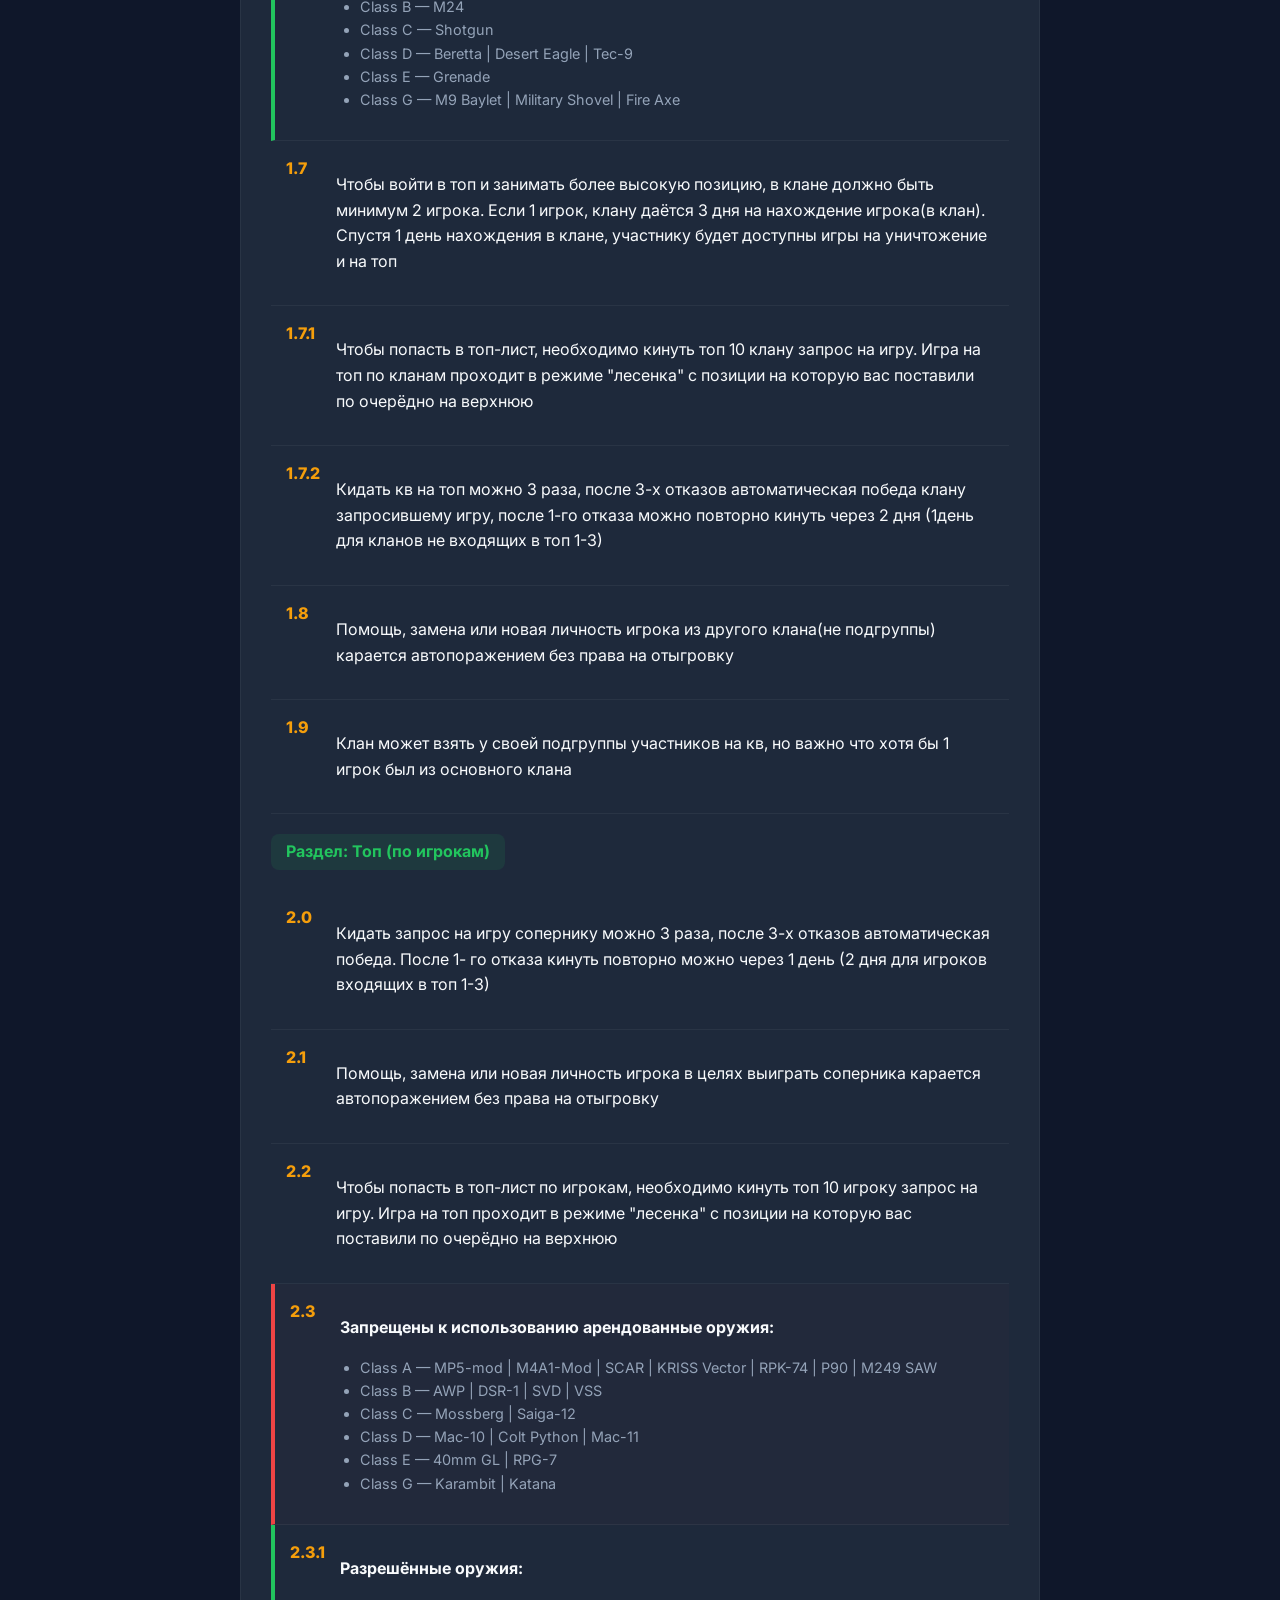
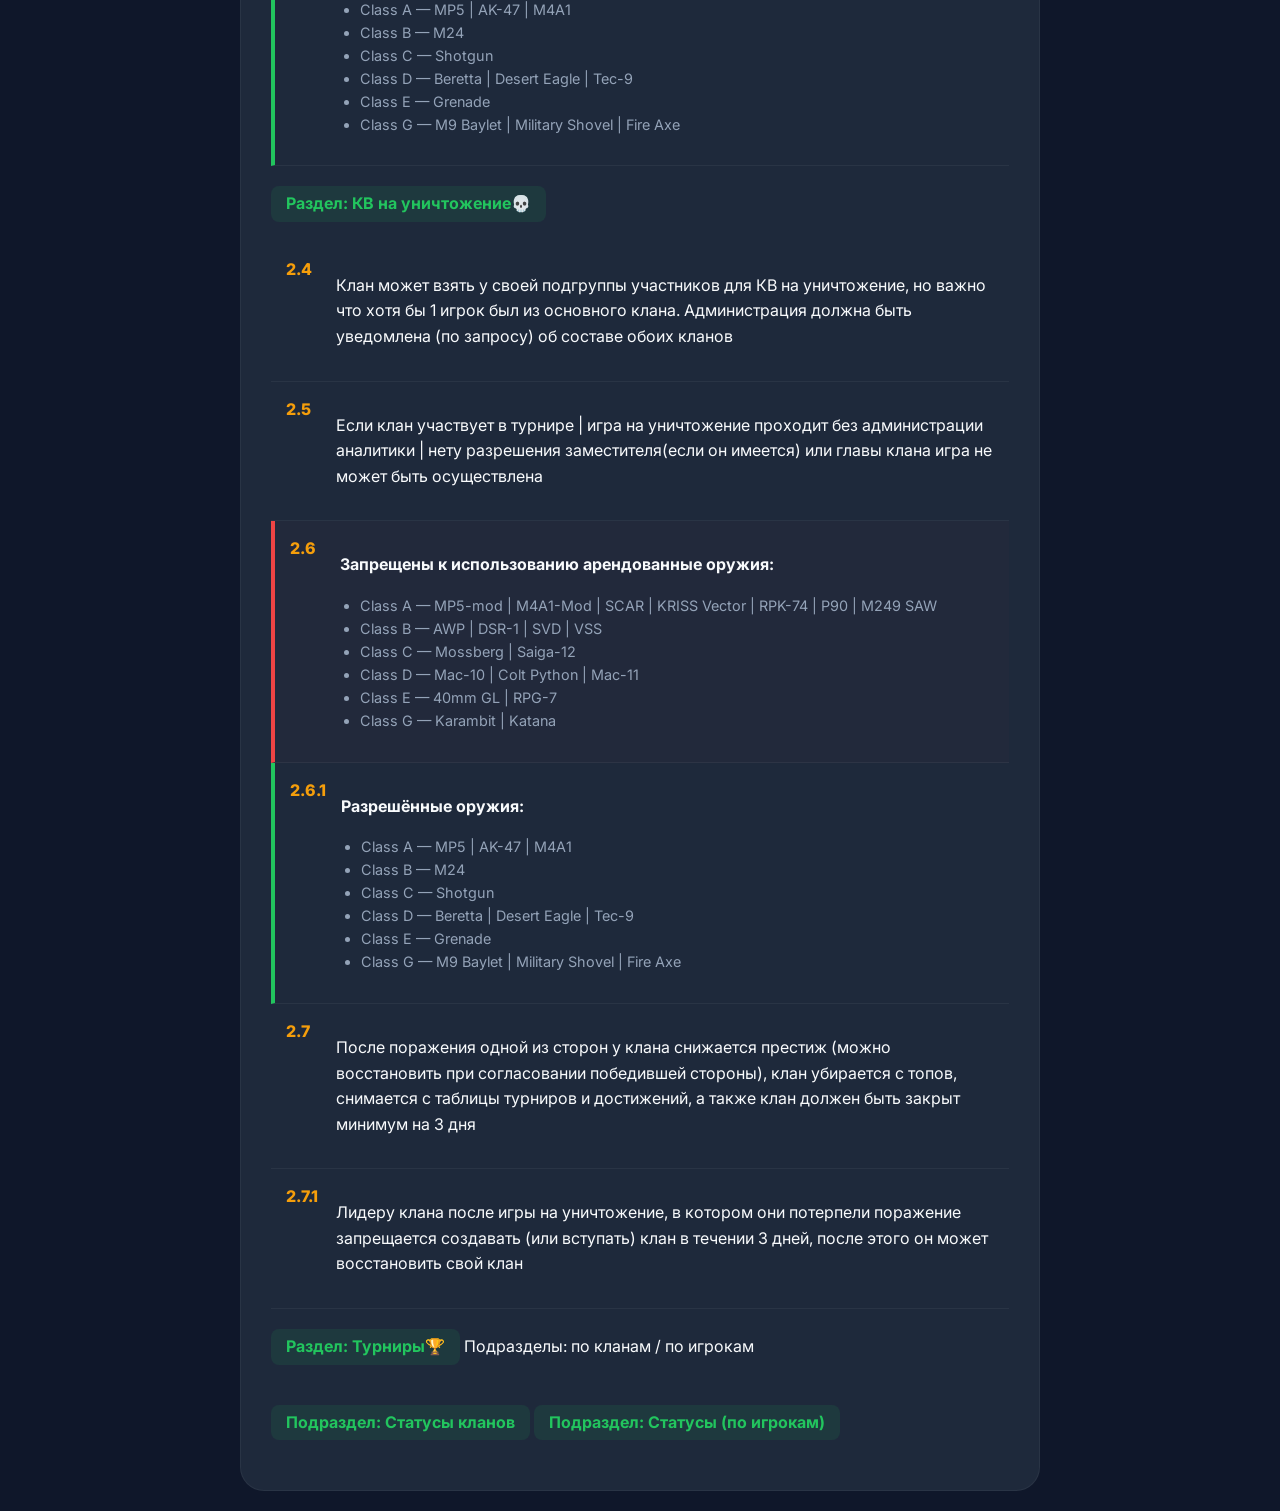
==== commit 4e517ea9: "Add files via upload" ====
--- a/Pages/Rules/rules.html
+++ b/Pages/Rules/rules.html
@@ -21,17 +21,21 @@
             <div class="section-tag">Раздел: ⛊Кланы</div>
             <div class="rule-item">
                 <span class="num">0.1</span>
-                <p>Создать официальный клан можно сделав запрос в аналитике (указав название, тег, цель клана, никнейм лидера) или же на официальном сайте. После одобрения аналитикой, вы сможете создать канал в любой соц.сети, дав ссылку непосредственно на канал клана</p>
+                <p>Официальный клан имеет наличие Лидера и заместителя, так-же должен быть канал в любой соц.сети (желательно Telegram/VK) по желанию вы можете уведомить аналитику (указав название, тег, цель клана, никнейм лидера)</p>
             </div>
             <div class="rule-item">
                 <span class="num">0.2</span>
-                <p>Все кланы(которые согласны обнулить победы) начинают свои победы с нуля, подсчитывать победы будет администрация, это предотвратит фальшивые и липовые победы</p>
+                <p>Все кланы (которые согласны обнулить победы) начинают свои победы с нуля, подсчитывать победы будет администрация, это предотвратит фальшивые и липовые победы</p>
             </div>
             <div class="rule-item">
                 <span class="num">0.3</span>
                 <p>Рейтинг кланов: Рейтинг клана(Престиж) - новая валюта, она есть только у кланов входящих в Топ5. Чем больше, тем больше привелегий. Если рейтинг будет отрицательным, клан и его участников могут понизить в топах и недопустить к некоторым турнирам</p>
             </div>
             <div class="rule-item">
+                <span class="num">0.3.1</span>
+                <p>В случае если у клана имеется престиж или он отрицателен, но находится в т6-10, престиж замораживается. Если клан закрыт, престиж сохраняется еще месяц, после чего аннулируется полностью</p>
+            </div>
+            <div class="rule-item">
                 <span class="num">0.4</span>
                 <p>В клане может находиться максимум 10 (активных) игроков. Минимум - 1. Клан может иметь приписку, должности участников внутри клана и подгруппу</p>
             </div>
@@ -45,11 +49,11 @@
             
             <div class="rule-item">
                 <span class="num">0.6</span>
-                <p>Соло кв играется по согласию 2 сторон, на любой карте (по умолчанию Dusty 2) на любых оружиях, включая арендованные, если одна из сторон против, оружия выбираются по дефолту (AK-47, M4A1)</p>
+                <p>Соло кв играется по согласию 2 сторон, на любой карте (по умолчанию Dusty 2) на любых оружиях, включая арендованные, если одна из сторон против, оружия выбираются по дефолту как основные(AK-47, M4A1) так и вторичные</p>
             </div>
             <div class="rule-item">
                 <span class="num">0.7</span>
-                <p>Любые выходы с лоу хп запрещены, если игрок все же вышел, другой команде присваевается +1 очко. Больше 3 раз, автоматическое поражение. Если появилось сообщение что игрок убился, другой команде даётся +1 очко.</p>
+                <p>Если игрок вышел c лоу хп (или намерено), другой команде присваевается +1 очко. Больше 3 раз, автоматическое поражение. Если появилось сообщение что игрок убился, другой команде даётся +1 очко.</p>
             </div>
             <div class="rule-item">
                 <span class="num">0.8</span>
@@ -57,7 +61,7 @@
             </div>
             <div class="rule-item">
                 <span class="num">0.9</span>
-                <p>Если игрок одной из сторон вышел из сервера, запускается отсчёт в 3 минуты. По истечении времени присваивается автоматическая победа другой стороне. В случае уважительной причины, назначается переигровка раунда</p>
+                <p>Если игрок одной из сторон вышел из сервера, запускается отсчёт в 3 минуты. По истечении времени присваивается автоматическая победа другой стороне. В случае уважительной причины, назначается переигровка раунда. В случае намеренного выхода чтобы оставить счёт за 1-2мин до конца раунда, карается автопоражением. Переигровка не может быть осуществлена</p>
             </div>
             <div class="rule-item">
                 <span class="num">1.0</span>
@@ -65,36 +69,32 @@
             </div>
             <div class="rule-item">
                 <span class="num">1.1</span>
-                <p>солокв может быть только форматом 1×1, замена игрока невозможна в случае начала игры, разрешается только при договорённости 2-х сторон(замена после окончания 1-го раунда или до игры) </p>
+                <p>Солокв может быть только форматом 1×1, замена игрока невозможна в случае начала игры, разрешается только при договорённости 2-х сторон(замена после окончания 1-го раунда или до игры) </p>
             </div>
             <div class="rule-item">
                 <span class="num">1.2</span>
-                <p>намеренный выход чтобы оставить счёт за 1-2мин до конца раунда, карается автопоражением. Переигровка не может быть осуществлена.</p>
-            </div>
+                <p>Игра с наблюдателями возможна при согласовании 2-х сторон (на администрацию это правило не работает)</p>
+            </div>
+            
+<!-- Разделы дуо-трио кв -->
+            <div class="section-tag">Раздел: Дуо-трио-+ кв⚔️</div>
+
             <div class="rule-item">
                 <span class="num">1.3</span>
-                <p>Игра с наблюдателями возможна при согласовании 2-х сторон (на администрацию это правило не работает)</p>
-            </div>
-            
-<!-- Разделы дуо-трио кв -->
-            <div class="section-tag">Раздел: Дуо-трио+ кв⚔️</div>
-
+                <p>Если игрок одной из команд не зашёл на сервер, убийство не может быть совершено. В случае нарушения — другой команде +1 очко. При повторных нарушениях выдается АП</p>
+            </div>
             <div class="rule-item">
                 <span class="num">1.4</span>
-                <p>Если игрок одной из команд не зашёл на сервер, убийство не может быть совершено. В случае нарушения — другой команде +1 очко. При повторных нарушениях выдается АП</p>
+                <p>замена 1 игрока(2 заменить нельзя) невозможна в случае начала игры, разрешается только при договорённости 2-х сторон(замена игрока после окончания 1-го раунда или до игры)</p>
             </div>
             <div class="rule-item">
                 <span class="num">1.5</span>
-                <p>замена 1 игрока(2 заменить нельзя) невозможна в случае начала игры, разрешается только при договорённости 2-х сторон(замена игрока после окончания 1-го раунда или до игры)</p>
-            </div>
-            <div class="rule-item">
-                <span class="num">1.6</span>
-                <p>Дуо(и более) кв играется по согласию 2 сторон, на любых оружиях, включая арендованные, если одна из сторон против, оружия выбираются по дефолту (AK-47, M4A1)</p>
+                <p>Дуо (и более) кв играется по согласию 2 сторон, на любых оружиях, включая арендованные, если одна из сторон против, оружия выбираются по дефолту как основные(AK-47, M4A1) так и вторичные</p>
             </div>
             <!-- Раздел Кв на Топ -->
             <div class="section-tag">Раздел: КВ на топ (по кланам)</div>
             <div class="rule-item danger">
-                <span class="num">1.7</span>
+                <span class="num">1.6</span>
                 <div>
                     <p><strong>Запрещены к использованию арендованные оружия:</strong></p>
                     <ul>
@@ -108,7 +108,7 @@
                 </div>
             </div>
             <div class="rule-item success">
-                <span class="num">1.7.1</span>
+                <span class="num">1.6.1</span>
                 <div>
                     <p><strong>Разрешённые оружия:</strong></p>
                     <ul>
@@ -122,43 +122,40 @@
                 </div>
             </div>
             <div class="rule-item">
+                <span class="num">1.7</span>
+                <p>Чтобы войти в топ и занимать более высокую позицию, в клане должно быть минимум 2 игрока. Если 1 игрок, клану даётся 3 дня на нахождение игрока(в клан). Спустя 1 день нахождения в клане, участнику будет доступны игры на уничтожение и на топ</p>
+            </div>
+            <div class="rule-item">
+                <span class="num">1.7.1</span>
+                <p>Чтобы попасть в топ-лист, необходимо кинуть топ 10 клану запрос на игру. Игра на топ по кланам проходит в режиме "лесенка" с позиции на которую вас поставили по очерёдно на верхнюю</p>
+            </div>
+            <div class="rule-item">
+                <span class="num">1.7.2</span>
+                <p>Кидать кв на топ можно 3 раза, после 3-х отказов автоматическая победа клану запросившему игру, после 1-го отказа можно повторно кинуть через 2 дня (1день для кланов не входящих в топ 1-3)</p>
+            </div>
+            <div class="rule-item">
                 <span class="num">1.8</span>
-                <p>Чтобы войти в топ и занимать более высокую позицию, в клане должно быть минимум 2 игрока.Если 1 игрок, клану даётся 3 дня на нахождение игрока(в клан). Спустя 1 день участнику будет доступны игры на уничтожение и на топ</p>
-            </div>
-            <div class="rule-item">
-                <span class="num">1.8.1</span>
-                <p>Чтобы попасть в топ-лист, необходимо кинуть топ 10 клану запрос на игру. Игра на топ по кланам проходит в режиме "лесенка" с позиции на которую вас поставили по очерёдно на верхнюю</p>
-            </div>
-            <div class="rule-item">
-                <span class="num">1.8.2</span>
-                <p>Кидать кв на топ можно 3 раза, после 3-х отказов автоматическая победа клану запросившему игру, после 1-го отказа можно повторно кинуть через 2 дня (1день для кланов не входящих в топ 1-3)</p>
+                <p>Помощь, замена или новая личность игрока из другого клана(не подгруппы) карается автопоражением без права на отыгровку</p>
             </div>
             <div class="rule-item">
                 <span class="num">1.9</span>
-                <p>Помощь, замена или новая личность игрока из другого клана(не подгруппы и альянса) карается автопоражением без права на отыгровку</p>
-            </div>
-            <div class="rule-item">
-                <span class="num">2.0</span>
-                <p>Клан может взять у своей подгруппы или альясна участников на кв, но важно что хотя бы 1 игрок был из основного клана</p>
+                <p>Клан может взять у своей подгруппы участников на кв, но важно что хотя бы 1 игрок был из основного клана</p>
             </div>
             
             
           <!-- Раздел Топ по игрокам -->
             <div class="section-tag">Раздел: Топ (по игрокам)</div>
-не составлен <br>
-<!-- Раздел КВ на уничтожение -->
-            <div class="section-tag">Раздел: КВ на уничтожение💀</div>
+<div class="rule-item">
+                <span class="num">2.0</span>
+                <p>Кидать запрос на игру сопернику можно 3 раза, после 3-х отказов автоматическая победа. После 1- го отказа кинуть повторно можно через 1 день (2 дня для игроков входящих в топ 1-3)</p>
+            </div>
             <div class="rule-item">
                 <span class="num">2.1</span>
-                <p>Клан может взять у своей подгруппы или альясна участников для КВ на уничтожение, но важно что хотя бы 1 игрок был из основного клана</p>
-            </div>
-            <div class="rule-item">
-                <span class="num">2.1.1</span>
-                <p>если участвуют несколько кланов(с одной или другой стороны) им необходимо быть в альянсе, в ином случае игру признают недействительной. Администрация должна быть уведомлена (по запросу) об  составе обоих кланов</p>
+                <p>Помощь, замена или новая личность игрока в целях выиграть соперника карается автопоражением без права на отыгровку</p>
             </div>
             <div class="rule-item">
                 <span class="num">2.2</span>
-                <p>Если клан участвует в турнире | игра на уничтожение проходит без администрации аналитики | нету разрешения заместителя(если он имеется) или главы клана  игра не может быть осуществлена</p>
+                <p>Чтобы попасть в топ-лист по игрокам, необходимо кинуть топ 10 игроку запрос на игру. Игра на топ проходит в режиме "лесенка" с позиции на которую вас поставили по очерёдно на верхнюю</p>
             </div>
              <div class="rule-item danger">
                 <span class="num">2.3</span>
@@ -174,7 +171,6 @@
                     </ul>
                 </div>
             </div>
-
             <div class="rule-item success">
                 <span class="num">2.3.1</span>
                 <div>
@@ -189,13 +185,52 @@
                     </ul>
                 </div>
             </div>
+<!-- Раздел КВ на уничтожение -->
+            <div class="section-tag">Раздел: КВ на уничтожение💀</div>
             <div class="rule-item">
                 <span class="num">2.4</span>
-                <p>После поражения одной из сторон у клана аннулируются все победы и снижается престиж(можно восстановить при согласовании победившей стороны) и клан закрывается</p>
-            </div>
-            <div class="rule-item">
-                <span class="num">2.4.1</span>
-                <p>Лидеру клана после игры на уничтожение, в котором они потерпели поражение запрещается создавать клан в течении 3 дней, после этого он может восстановить свой клан</p>
+                <p>Клан может взять у своей подгруппы участников для КВ на уничтожение, но важно что хотя бы 1 игрок был из основного клана. Администрация должна быть уведомлена (по запросу) об  составе обоих кланов</p>
+            </div>
+            <div class="rule-item">
+                <span class="num">2.5</span>
+                <p>Если клан участвует в турнире | игра на уничтожение проходит без администрации аналитики | нету разрешения заместителя(если он имеется) или главы клана  игра не может быть осуществлена</p>
+            </div>
+             <div class="rule-item danger">
+                <span class="num">2.6</span>
+                <div>
+                    <p><strong>Запрещены к использованию арендованные оружия:</strong></p>
+                    <ul>
+                        <li>Class A — MP5-mod | M4A1-Mod | SCAR | KRISS Vector | RPK-74 | P90 | M249 SAW</li>
+                        <li>Class B — AWP | DSR-1 | SVD | VSS</li>
+                        <li>Class C — Mossberg | Saiga-12</li>
+                        <li>Class D — Mac-10 | Colt Python | Mac-11</li>
+                        <li>Class E — 40mm GL | RPG-7</li>
+                        <li>Class G — Karambit | Katana</li>
+                    </ul>
+                </div>
+            </div>
+
+            <div class="rule-item success">
+                <span class="num">2.6.1</span>
+                <div>
+                    <p><strong>Разрешённые оружия:</strong></p>
+                    <ul>
+                        <li>Class A — MP5 | AK-47 | M4A1</li>
+                        <li>Class B — M24</li>
+                        <li>Class C — Shotgun</li>
+                        <li>Class D — Beretta | Desert Eagle | Tec-9</li>
+                        <li>Class E — Grenade</li>
+                        <li>Class G — M9 Baylet | Military Shovel | Fire Axe</li>
+                    </ul>
+                </div>
+            </div>
+            <div class="rule-item">
+                <span class="num">2.7</span>
+                <p>После поражения одной из сторон у клана снижается престиж (можно восстановить при согласовании победившей стороны), клан убирается с топов, снимается с таблицы турниров и достижений, а также клан должен быть закрыт минимум на 3 дня</p>
+            </div>
+            <div class="rule-item">
+                <span class="num">2.7.1</span>
+                <p>Лидеру клана после игры на уничтожение, в котором они потерпели поражение запрещается создавать (или вступать) клан в течении 3 дней, после этого он может восстановить свой клан</p>
             </div>
 <!-- Раздел Турниры -->
             <div class="section-tag">Раздел: Турниры🏆</div>
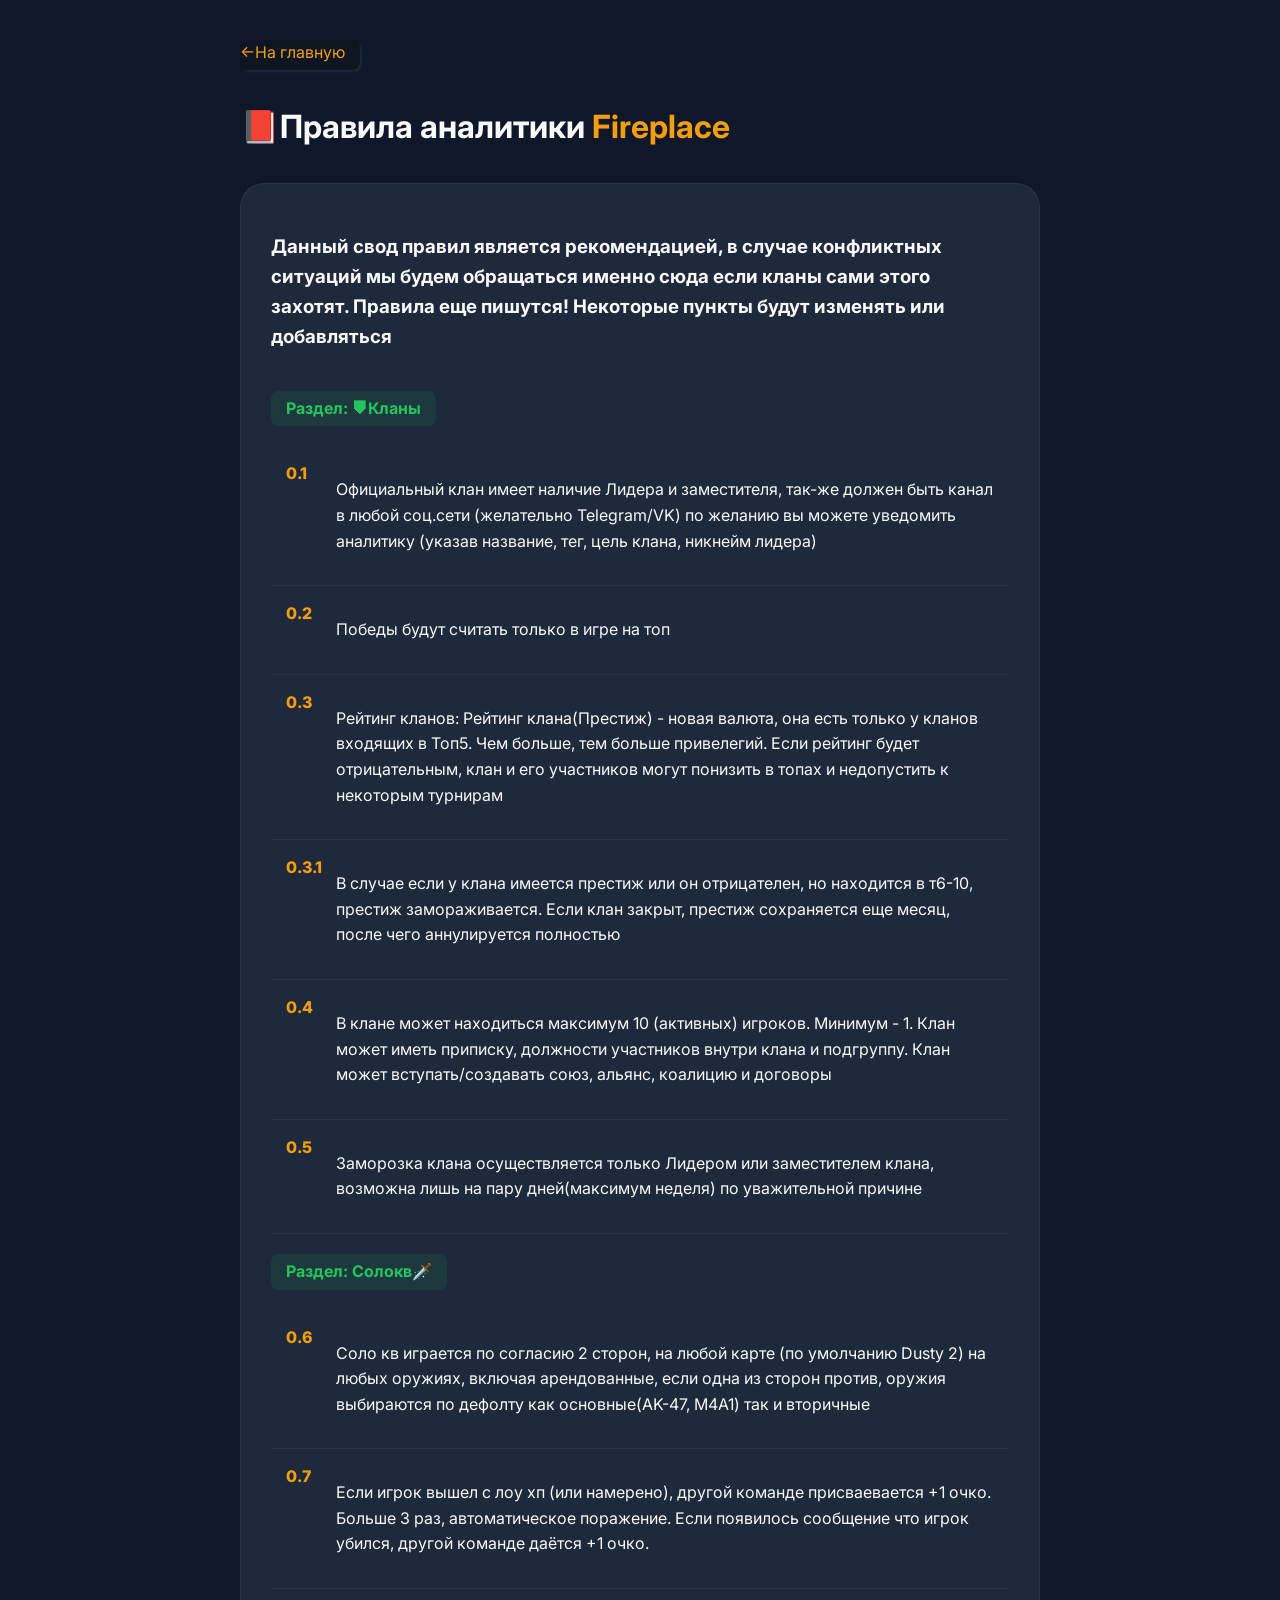
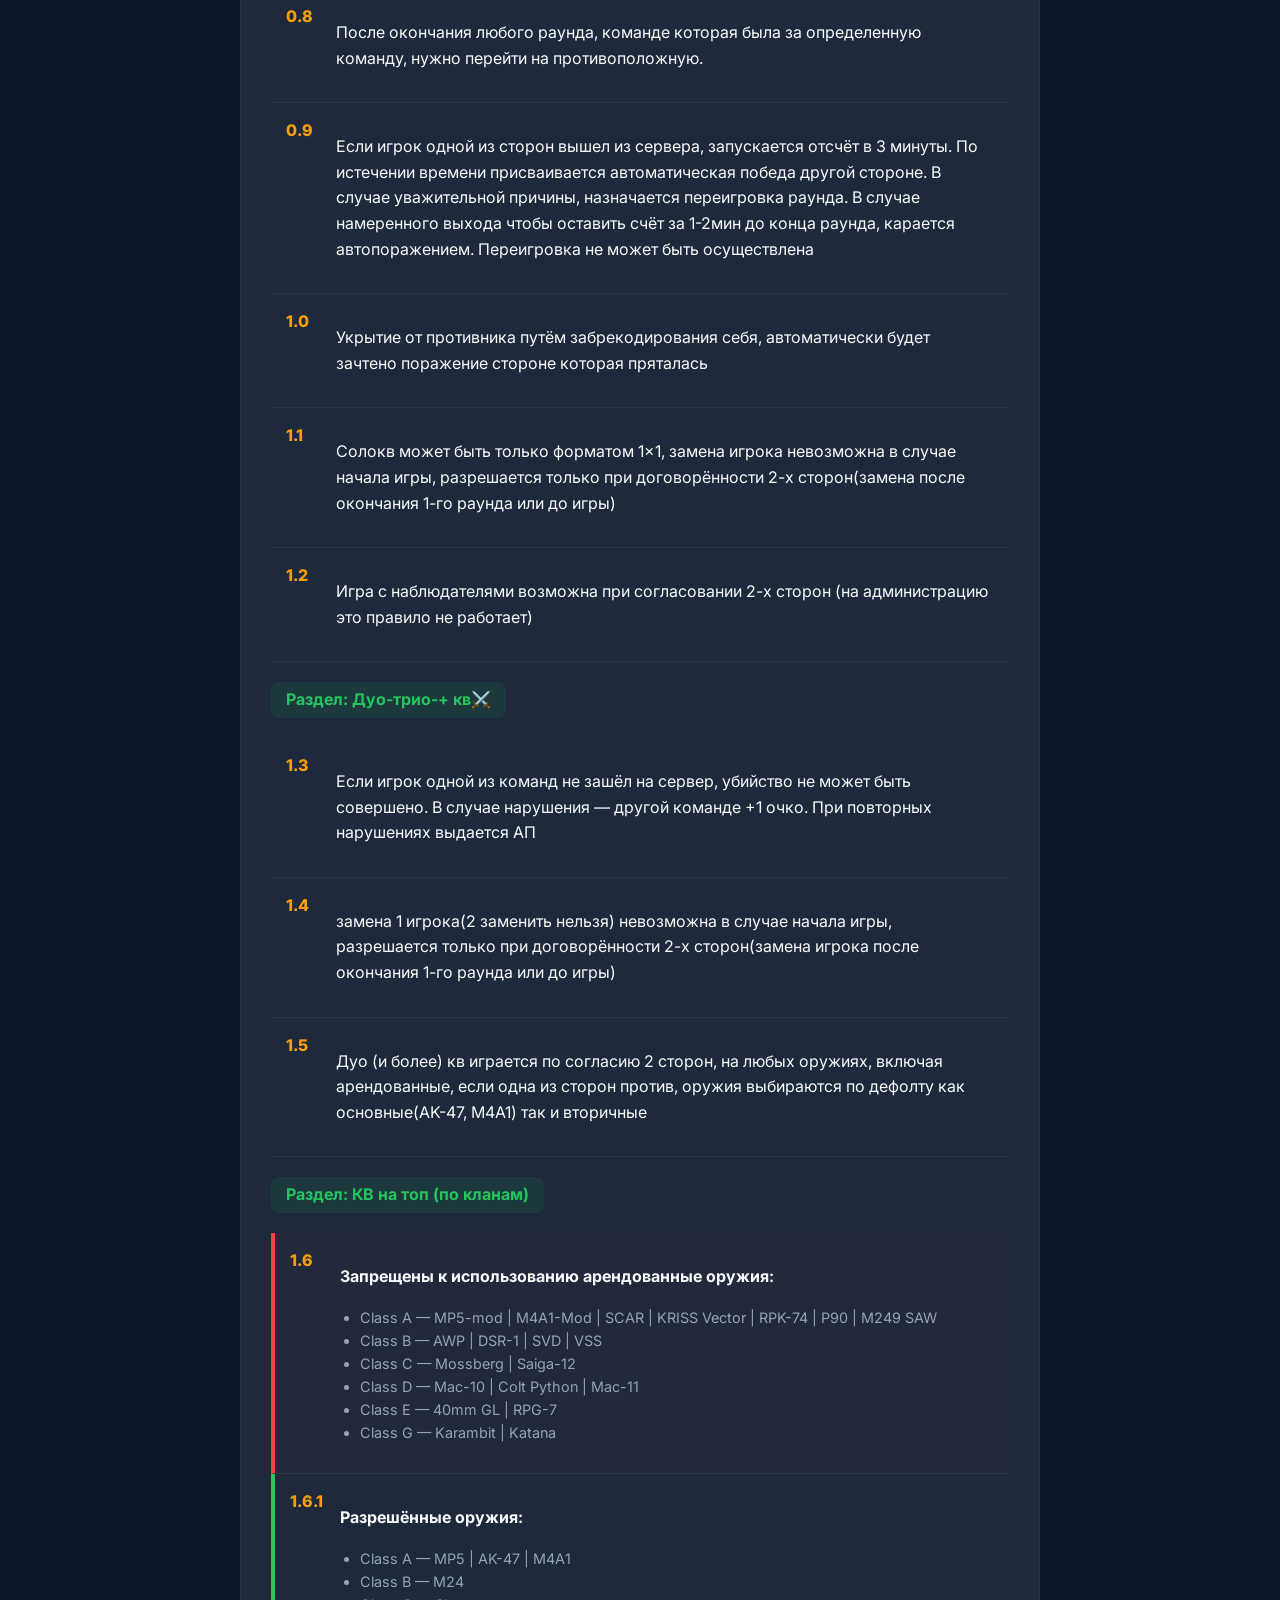
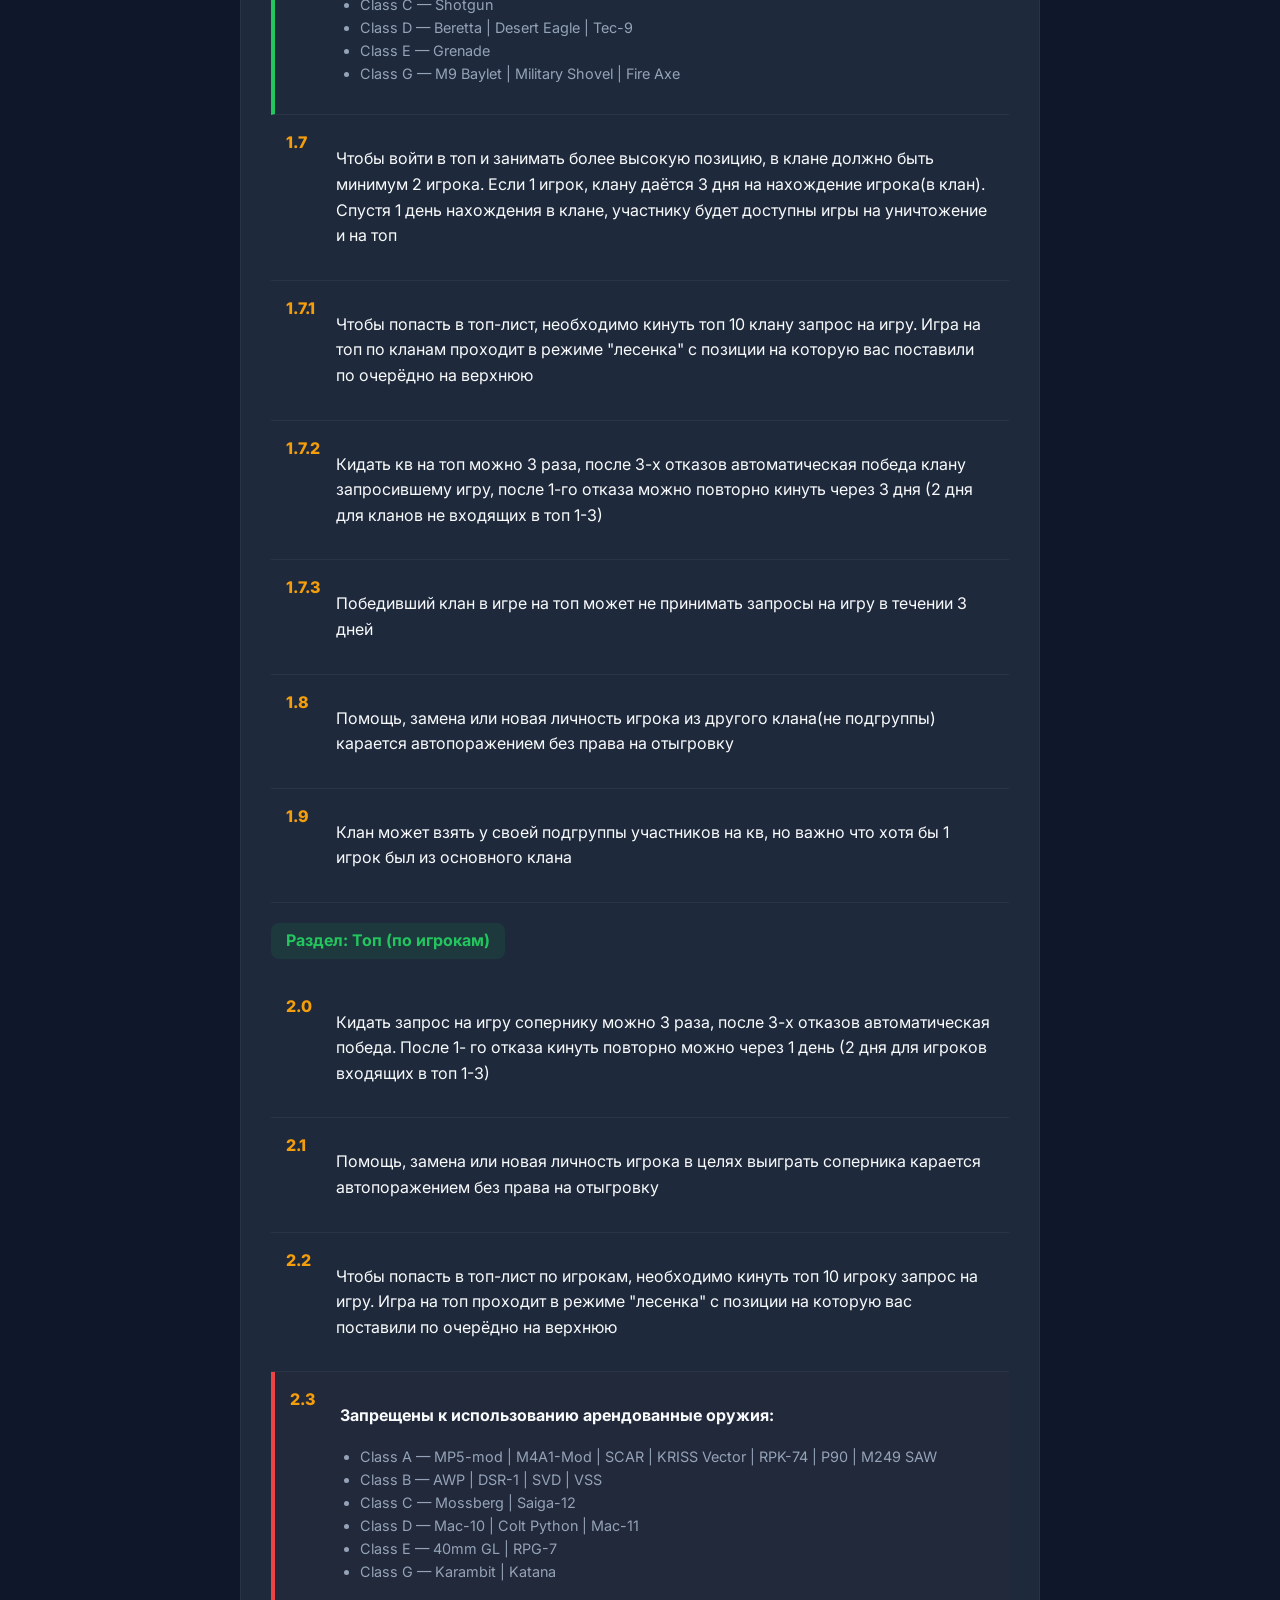
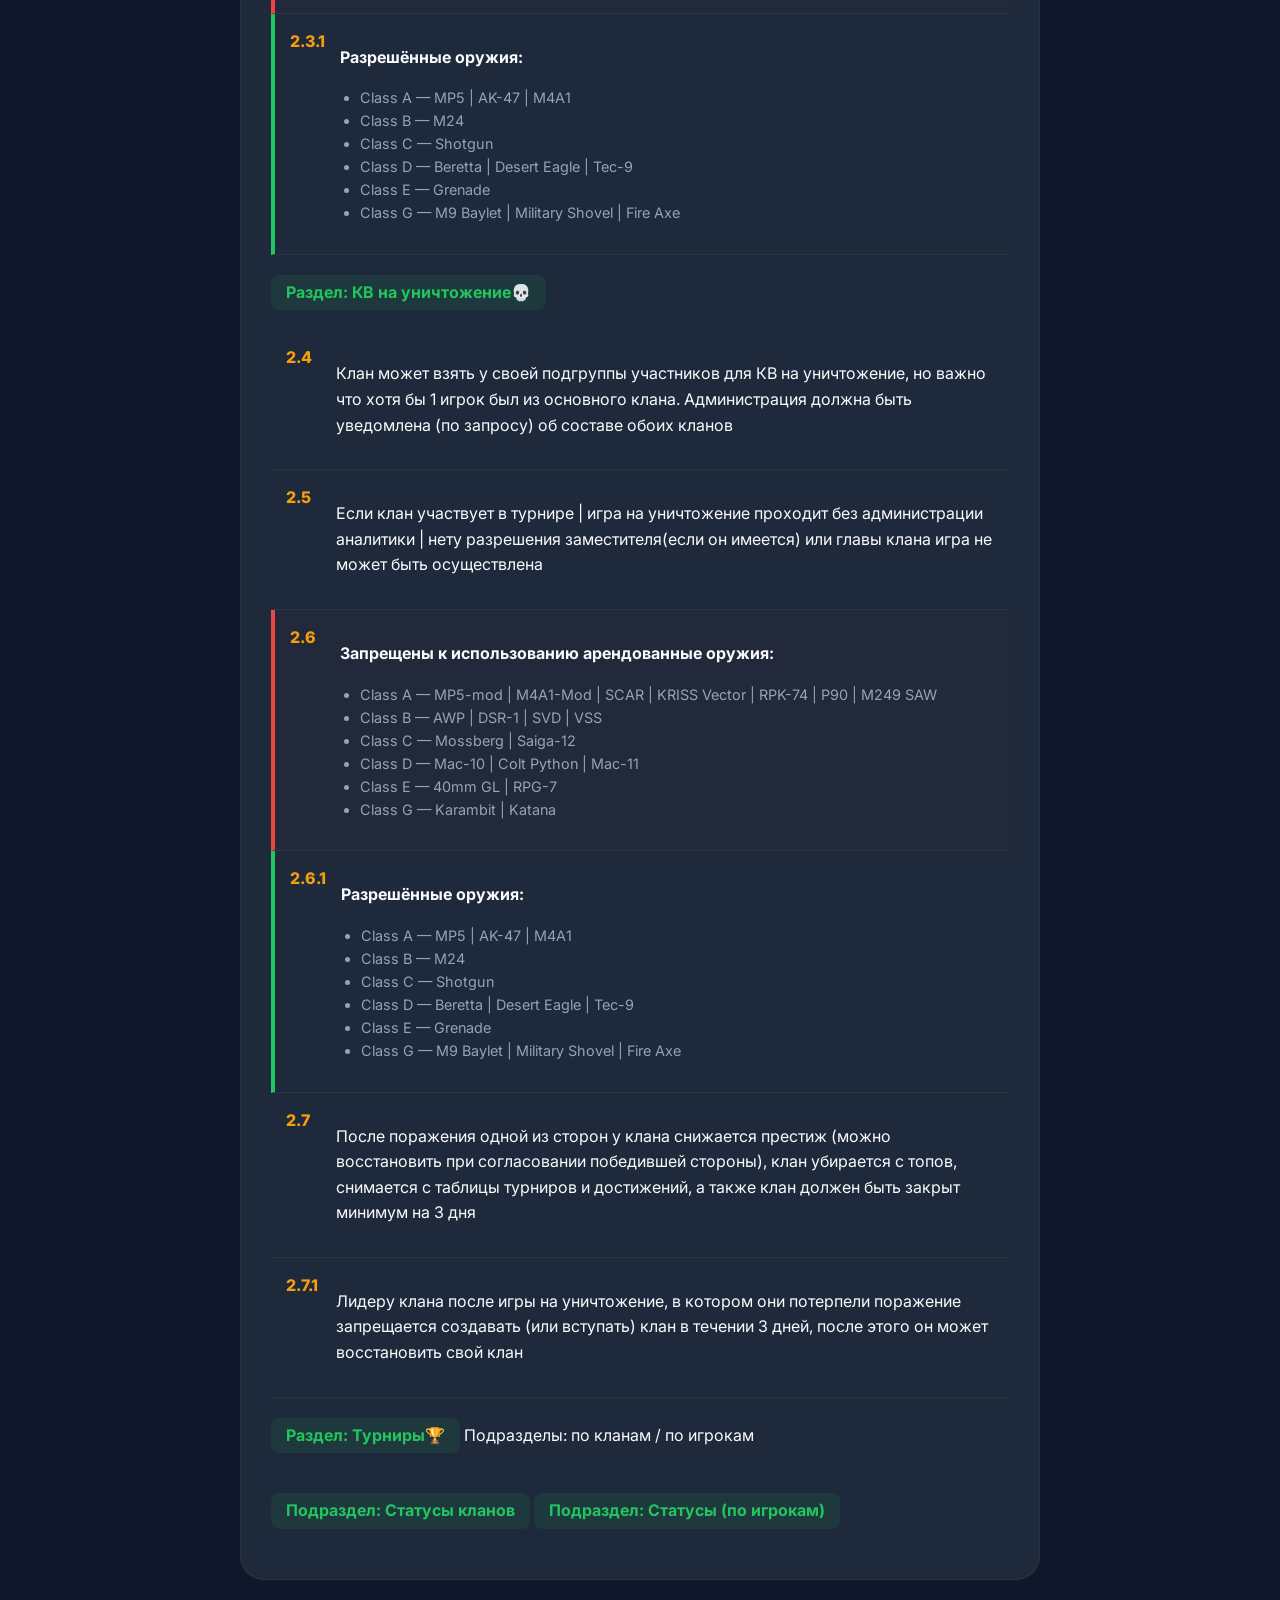
==== commit 9733ed44: "Add files via upload" ====
--- a/Pages/Rules/rules.html
+++ b/Pages/Rules/rules.html
@@ -25,7 +25,7 @@
             </div>
             <div class="rule-item">
                 <span class="num">0.2</span>
-                <p>Все кланы (которые согласны обнулить победы) начинают свои победы с нуля, подсчитывать победы будет администрация, это предотвратит фальшивые и липовые победы</p>
+                <p>Победы будут считать только в игре на топ</p>
             </div>
             <div class="rule-item">
                 <span class="num">0.3</span>
@@ -37,7 +37,7 @@
             </div>
             <div class="rule-item">
                 <span class="num">0.4</span>
-                <p>В клане может находиться максимум 10 (активных) игроков. Минимум - 1. Клан может иметь приписку, должности участников внутри клана и подгруппу</p>
+                <p>В клане может находиться максимум 10 (активных) игроков. Минимум - 1. Клан может иметь приписку, должности участников внутри клана и подгруппу. Клан может вступать/создавать союз, альянс, коалицию и договоры</p>
             </div>
             <div class="rule-item">
                 <span class="num">0.5</span>
@@ -131,7 +131,11 @@
             </div>
             <div class="rule-item">
                 <span class="num">1.7.2</span>
-                <p>Кидать кв на топ можно 3 раза, после 3-х отказов автоматическая победа клану запросившему игру, после 1-го отказа можно повторно кинуть через 2 дня (1день для кланов не входящих в топ 1-3)</p>
+                <p>Кидать кв на топ можно 3 раза, после 3-х отказов автоматическая победа клану запросившему игру, после 1-го отказа можно повторно кинуть через 3 дня (2 дня для кланов не входящих в топ 1-3)</p>
+            </div>
+            <div class="rule-item">
+                <span class="num">1.7.3</span>
+                <p>Победивший клан в игре на топ может не принимать запросы на игру в течении 3 дней</p>
             </div>
             <div class="rule-item">
                 <span class="num">1.8</span>
